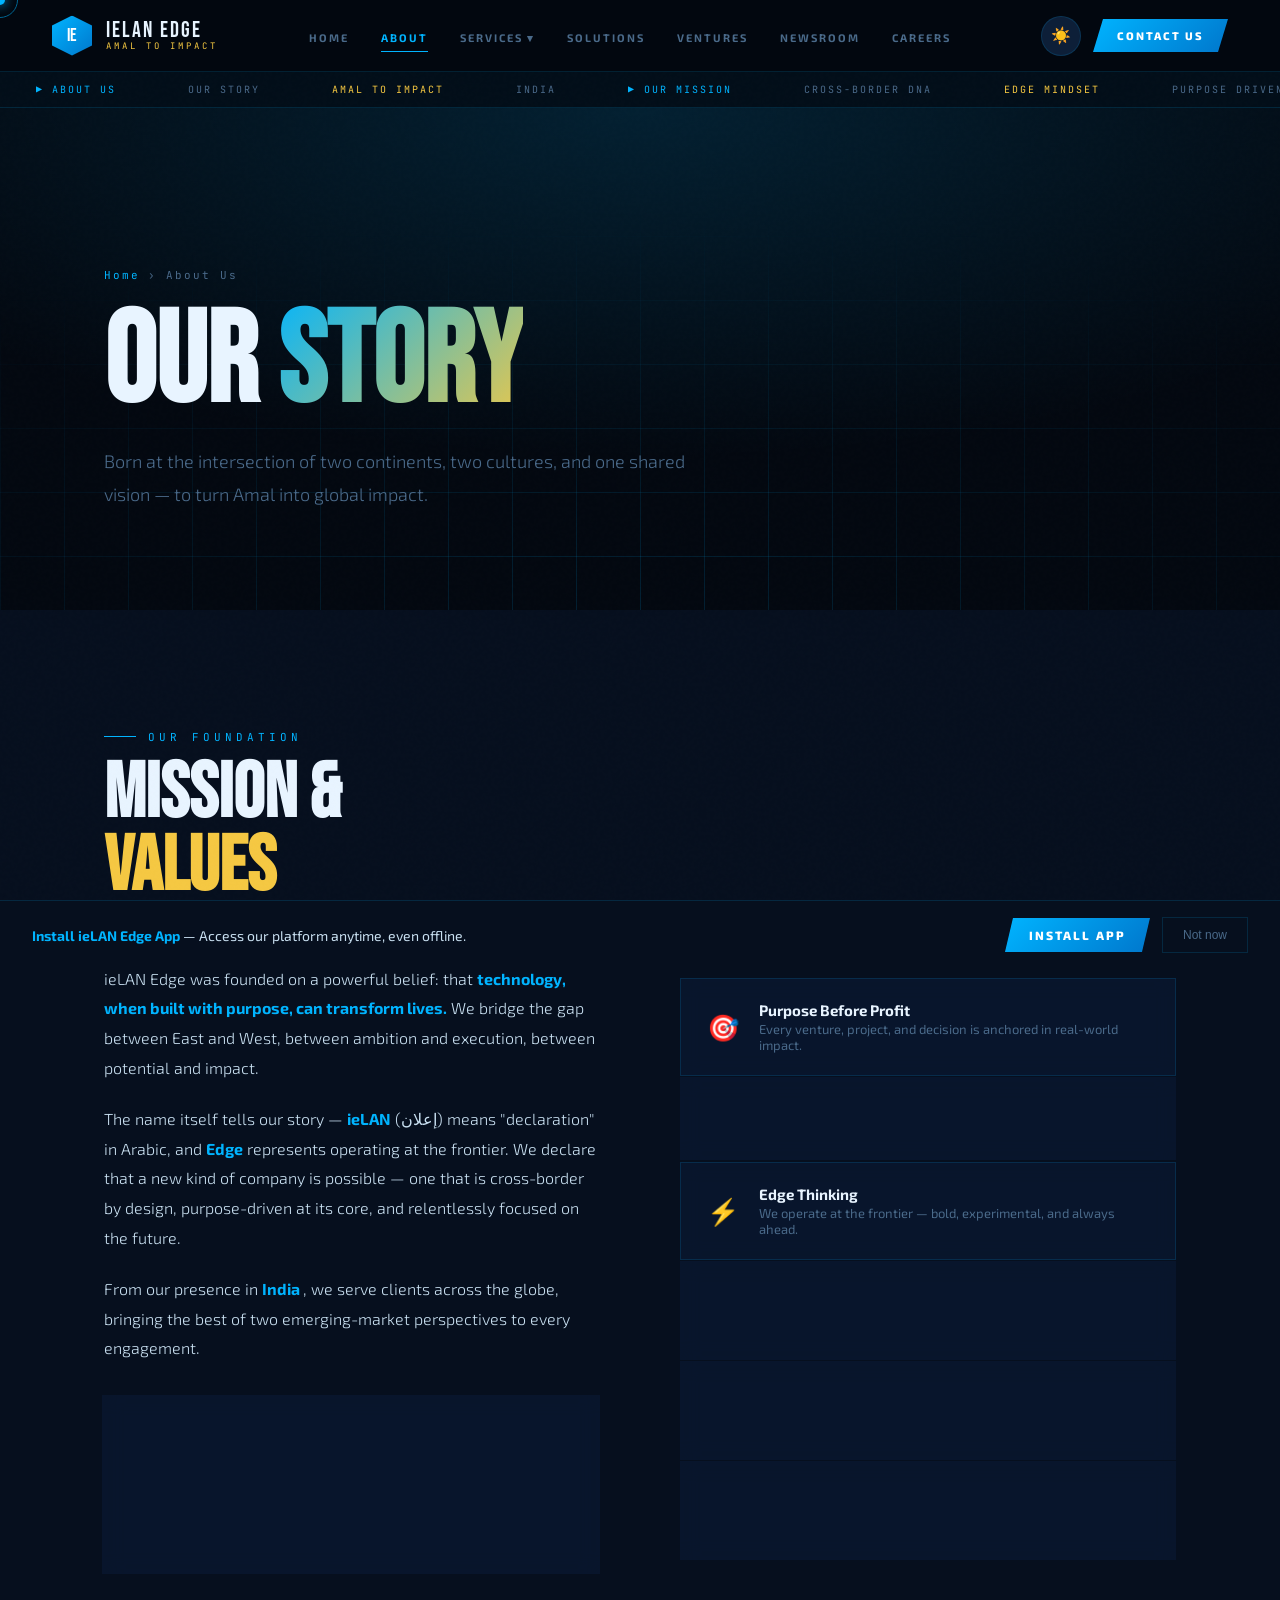
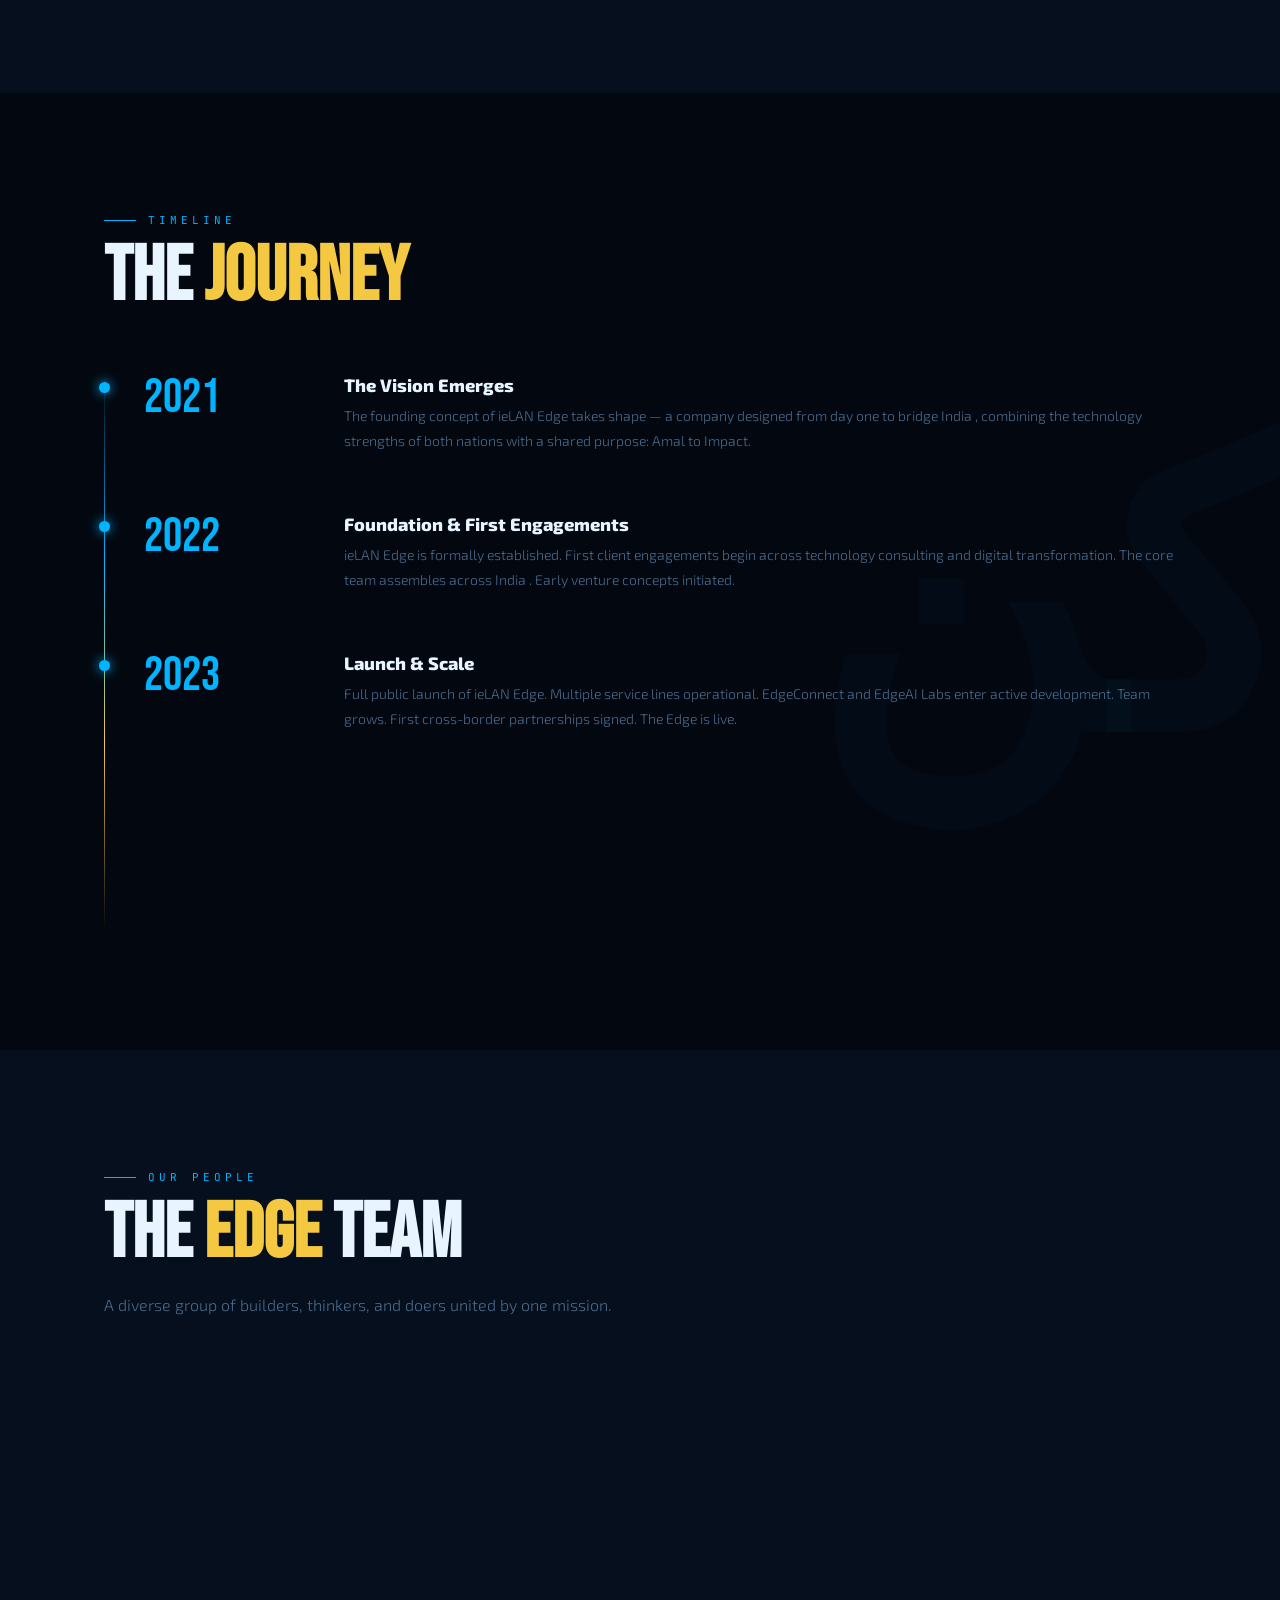
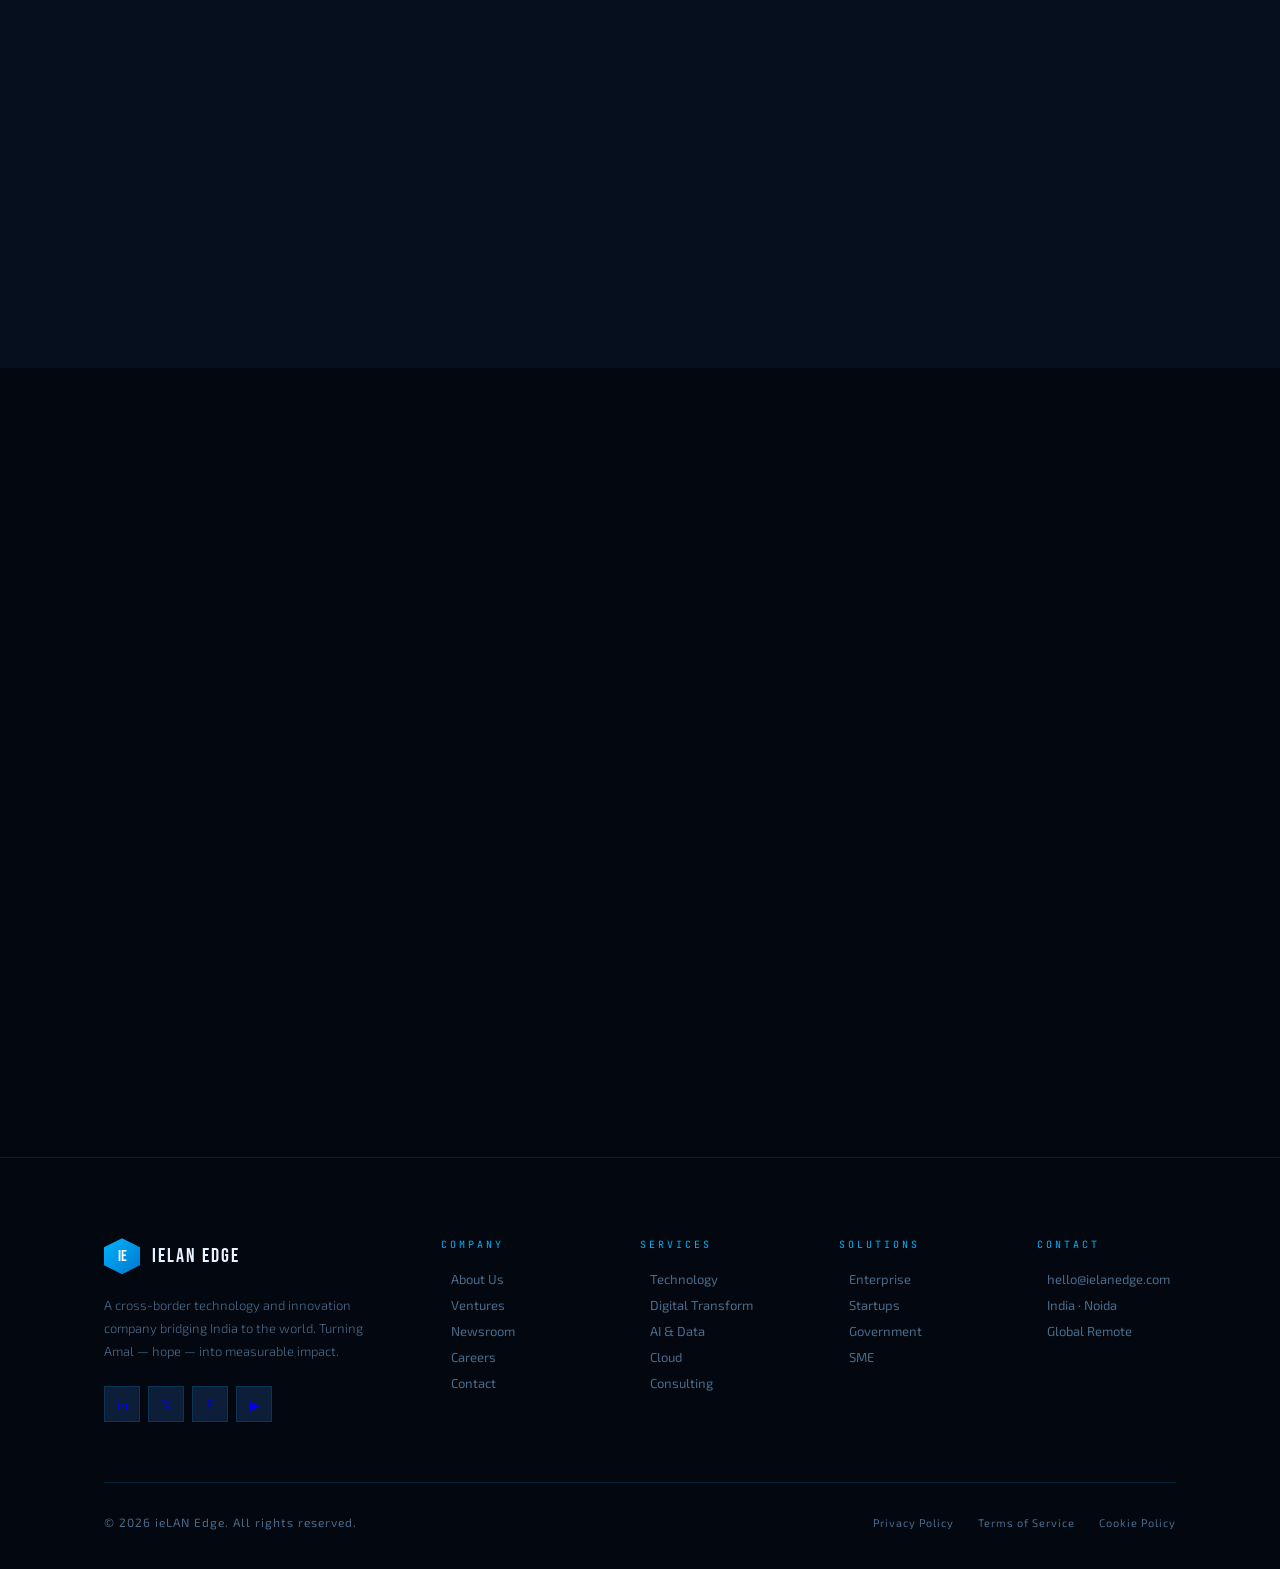
==== pages/about.html @ 6eb14f94 "Company Portal" ====
<!DOCTYPE html>
<html lang="en" data-theme="dark">
<head>
<meta charset="UTF-8"><meta name="viewport" content="width=device-width, initial-scale=1.0">
<title>About Us — ieLAN Edge</title>
<meta name="description" content="Learn about ieLAN Edge — our story, mission, values, and the team behind the vision.">
<meta name="theme-color" content="#00b4ff">
<link rel="manifest" href="../manifest.json">
<link href="https://fonts.googleapis.com/css2?family=Bebas+Neue&family=Exo+2:wght@300;400;600;800;900&family=JetBrains+Mono:wght@400;700&display=swap" rel="stylesheet">
<link rel="stylesheet" href="../assets/css/global.css">
<style>
#mission { padding:120px 52px; background:var(--bg2); }
.mission-grid { display:grid; grid-template-columns:1fr 1fr; gap:80px; align-items:center; margin-top:60px; }
.mission-text p { font-size:16px; line-height:1.85; color:var(--text); margin-bottom:22px; font-weight:300; }
.mission-text p strong { color:var(--blue); font-weight:700; }
.kun-block { display:flex; align-items:center; gap:20px; background:var(--card-bg); border:1px solid var(--border); border-left:3px solid var(--gold); padding:24px 28px; margin-top:32px; backdrop-filter:blur(10px); transition:all 0.3s; }
.kun-block:hover { border-color:rgba(245,200,66,0.4); box-shadow:0 8px 32px rgba(245,200,66,0.1); }
.kun-arabic { font-size:52px; color:var(--gold); line-height:1; font-weight:900; text-shadow:0 0 24px rgba(245,200,66,0.45); }
.kun-text { font-size:14px; color:var(--muted); line-height:1.7; }
.kun-text strong { color:var(--text); display:block; font-size:16px; margin-bottom:6px; font-weight:700; }
.values-list { display:flex; flex-direction:column; gap:2px; }
.value-item { display:flex; align-items:center; gap:20px; background:var(--card-bg); border:1px solid var(--border); padding:22px 26px; transition:all 0.3s; backdrop-filter:blur(10px); position:relative; overflow:hidden; }
.value-item::before { content:''; position:absolute; left:0; top:0; bottom:0; width:3px; background:linear-gradient(to bottom,var(--blue),var(--gold)); transform:scaleY(0); transition:transform 0.3s; }
.value-item:hover { background:rgba(0,180,255,0.05); transform:translateX(6px); }
.value-item:hover::before { transform:scaleY(1); }
.value-icon { font-size:26px; flex-shrink:0; }
.value-title { font-weight:700; color:var(--white); font-size:15px; }
.value-desc { font-size:13px; color:var(--muted); margin-top:2px; }

#story { padding:120px 52px; background:var(--bg); position:relative; overflow:hidden; }
#story::before { content:'كن'; position:absolute; right:-20px; top:50%; transform:translateY(-50%); font-size:400px; color:rgba(0,180,255,0.025); font-weight:900; pointer-events:none; line-height:1; }
.story-timeline { margin-top:60px; position:relative; }
.story-timeline::before { content:''; position:absolute; left:0; top:0; bottom:0; width:1px; background:linear-gradient(to bottom,transparent,var(--blue),var(--gold),transparent); }
.timeline-item { display:grid; grid-template-columns:160px 1fr; gap:40px; padding:0 0 60px 40px; position:relative; }
.timeline-item::before { content:''; position:absolute; left:-5px; top:8px; width:11px; height:11px; background:var(--blue); border-radius:50%; box-shadow:0 0 12px var(--blue); }
.timeline-year { font-family:'Bebas Neue',sans-serif; font-size:48px; color:var(--blue); line-height:1; }
.timeline-title { font-weight:800; color:var(--white); font-size:18px; margin-bottom:8px; }
.timeline-desc { font-size:14px; color:var(--muted); line-height:1.75; font-weight:300; }

#team { padding:120px 52px; background:var(--bg2); }
.team-grid { display:grid; grid-template-columns:repeat(4,1fr); gap:2px; margin-top:60px; }
.team-card { background:var(--card-bg); border:1px solid var(--border); padding:36px 28px; text-align:center; transition:all 0.4s; backdrop-filter:blur(10px); position:relative; overflow:hidden; }
.team-card::before { content:''; position:absolute; top:0; left:0; right:0; height:2px; background:linear-gradient(90deg,var(--blue),var(--gold)); transform:scaleX(0); transition:transform 0.4s; }
.team-card:hover { border-color:rgba(0,180,255,0.3); transform:translateY(-6px); }
.team-card:hover::before { transform:scaleX(1); }
.team-avatar { width:80px; height:80px; background:linear-gradient(135deg,var(--blue),var(--blue2)); border-radius:50%; display:flex; align-items:center; justify-content:center; font-family:'Bebas Neue',sans-serif; font-size:32px; color:#fff; margin:0 auto 20px; position:relative; }
.team-avatar::after { content:''; position:absolute; inset:-4px; border-radius:50%; border:1px solid var(--border); }
.team-name { font-weight:800; color:var(--white); font-size:16px; margin-bottom:4px; }
.team-role { font-family:'JetBrains Mono',monospace; font-size:10px; color:var(--blue); letter-spacing:2px; text-transform:uppercase; margin-bottom:12px; }
.team-bio { font-size:13px; color:var(--muted); line-height:1.6; font-weight:300; }
.team-socials { display:flex; gap:8px; justify-content:center; margin-top:16px; }
.team-social { width:30px; height:30px; border:1px solid var(--border); background:var(--surface); display:flex; align-items:center; justify-content:center; font-size:12px; transition:all 0.3s; text-decoration:none; cursor:none; color:var(--muted); }
.team-social:hover { border-color:var(--blue); color:var(--blue); background:rgba(0,180,255,0.1); }

#presence { padding:120px 52px; background:var(--bg); }
.presence-grid { display:grid; grid-template-columns:repeat(3,1fr); gap:2px; margin-top:60px; }
.presence-card { background:var(--card-bg); border:1px solid var(--border); padding:48px 36px; text-align:center; transition:all 0.4s; backdrop-filter:blur(10px); }
.presence-card:hover { border-color:rgba(0,180,255,0.3); transform:translateY(-6px); }
.presence-flag { font-size:48px; margin-bottom:20px; }
.presence-country { font-family:'Bebas Neue',sans-serif; font-size:32px; color:var(--white); margin-bottom:8px; }
.presence-city { font-family:'JetBrains Mono',monospace; font-size:11px; color:var(--blue); letter-spacing:3px; text-transform:uppercase; margin-bottom:16px; }
.presence-desc { font-size:14px; color:var(--muted); line-height:1.7; font-weight:300; }
.presence-status { display:inline-block; margin-top:16px; padding:4px 12px; font-family:'JetBrains Mono',monospace; font-size:9px; letter-spacing:2px; text-transform:uppercase; }
.status-hq { background:rgba(0,229,160,0.1); border:1px solid rgba(0,229,160,0.3); color:var(--green); }
.status-remote { background:rgba(0,180,255,0.1); border:1px solid rgba(0,180,255,0.3); color:var(--blue); }

@media (max-width:1024px) { .team-grid { grid-template-columns:1fr 1fr; } .presence-grid { grid-template-columns:1fr; } }
@media (max-width:768px) {
  .mission-grid { grid-template-columns:1fr; }
  .timeline-item { grid-template-columns:1fr; gap:8px; }
  .team-grid { grid-template-columns:1fr; }
  #mission,#story,#team,#presence { padding-left:20px; padding-right:20px; }
}
</style>
</head>
<body>
<div id="nav-inject" data-root="../"></div>
<div style="padding-top:72px"></div>
<div class="ticker-wrap">
  <div class="ticker-inner">
    <span class="blue">▶ ABOUT US</span><span>OUR STORY</span><span class="gold">AMAL TO IMPACT</span><span>INDIA </span><span class="blue">▶ OUR MISSION</span><span>CROSS-BORDER DNA</span><span class="gold">EDGE MINDSET</span><span>PURPOSE DRIVEN</span>
    <span class="blue">▶ ABOUT US</span><span>OUR STORY</span><span class="gold">AMAL TO IMPACT</span><span>INDIA </span><span class="blue">▶ OUR MISSION</span><span>CROSS-BORDER DNA</span><span class="gold">EDGE MINDSET</span><span>PURPOSE DRIVEN</span>
  </div>
</div>

<div class="page-hero">
  <div class="page-hero-bg"></div>
  <div class="page-hero-grid"></div>
  <div class="page-hero-content container">
    <div class="page-breadcrumb"><a href="../index.html">Home</a> › About Us</div>
    <h1 class="page-hero-title">OUR <span class="accent">STORY</span></h1>
    <p class="page-hero-desc">Born at the intersection of two continents, two cultures, and one shared vision — to turn Amal into global impact.</p>
  </div>
</div>

<section id="mission">
  <div class="container">
    <div class="section-label reveal">Our Foundation</div>
    <h2 class="section-title reveal">MISSION &<br><span class="gold">VALUES</span></h2>
    <div class="mission-grid">
      <div class="mission-text">
        <p>ieLAN Edge was founded on a powerful belief: that <strong>technology, when built with purpose, can transform lives.</strong> We bridge the gap between East and West, between ambition and execution, between potential and impact.</p>
        <p>The name itself tells our story — <strong>ieLAN</strong> (إعلان) means "declaration" in Arabic, and <strong>Edge</strong> represents operating at the frontier. We declare that a new kind of company is possible — one that is cross-border by design, purpose-driven at its core, and relentlessly focused on the future.</p>
        <p>From our presence in <strong>India </strong>, we serve clients across the globe, bringing the best of two emerging-market perspectives to every engagement.</p>
        <div class="kun-block">
          <div class="kun-arabic">كُن</div>
          <div class="kun-text">
            <strong>Kun Fayakun — "Be, and it is"</strong>
            Our guiding philosophy. When vision meets action and intent meets effort, transformation becomes inevitable. We build companies, solutions, and futures — one purposeful step at a time.
          </div>
        </div>
      </div>
      <div class="values-list">
        <div class="value-item reveal">
          <span class="value-icon">🎯</span>
          <div><div class="value-title">Purpose Before Profit</div><div class="value-desc">Every venture, project, and decision is anchored in real-world impact.</div></div>
        </div>
        <div class="value-item reveal reveal-delay-1">
          <span class="value-icon">🌍</span>
          <div><div class="value-title">Cross-Border by Design</div><div class="value-desc">We operate across cultures, markets, and geographies by default.</div></div>
        </div>
        <div class="value-item reveal reveal-delay-2">
          <span class="value-icon">⚡</span>
          <div><div class="value-title">Edge Thinking</div><div class="value-desc">We operate at the frontier — bold, experimental, and always ahead.</div></div>
        </div>
        <div class="value-item reveal reveal-delay-3">
          <span class="value-icon">🤝</span>
          <div><div class="value-title">Partnership Mindset</div><div class="value-desc">We don't just deliver services — we become true partners in growth.</div></div>
        </div>
        <div class="value-item reveal reveal-delay-4">
          <span class="value-icon">🔓</span>
          <div><div class="value-title">Radical Transparency</div><div class="value-desc">Honest communication, open processes, and accountability at every level.</div></div>
        </div>
        <div class="value-item reveal">
          <span class="value-icon">♾️</span>
          <div><div class="value-title">Continuous Growth</div><div class="value-desc">Learning, adapting, and evolving is non-negotiable — for us and our clients.</div></div>
        </div>
      </div>
    </div>
  </div>
</section>

<section id="story">
  <div class="container" style="position:relative;z-index:2">
    <div class="section-label reveal">Timeline</div>
    <h2 class="section-title reveal">THE <span class="gold">JOURNEY</span></h2>
    <div class="story-timeline">
      <div class="timeline-item reveal">
        <div class="timeline-year">2021</div>
        <div>
          <div class="timeline-title">The Vision Emerges</div>
          <p class="timeline-desc">The founding concept of ieLAN Edge takes shape — a company designed from day one to bridge India , combining the technology strengths of both nations with a shared purpose: Amal to Impact.</p>
        </div>
      </div>
      <div class="timeline-item reveal">
        <div class="timeline-year">2022</div>
        <div>
          <div class="timeline-title">Foundation & First Engagements</div>
          <p class="timeline-desc">ieLAN Edge is formally established. First client engagements begin across technology consulting and digital transformation. The core team assembles across India . Early venture concepts initiated.</p>
        </div>
      </div>
      <div class="timeline-item reveal">
        <div class="timeline-year">2023</div>
        <div>
          <div class="timeline-title">Launch & Scale</div>
          <p class="timeline-desc">Full public launch of ieLAN Edge. Multiple service lines operational. EdgeConnect and EdgeAI Labs enter active development. Team grows. First cross-border partnerships signed. The Edge is live.</p>
        </div>
      </div>
      <div class="timeline-item reveal">
        <div class="timeline-year">2024+</div>
        <div>
          <div class="timeline-title">The Edge Expands</div>
          <p class="timeline-desc">Expansion across MENA, South Asia, and Europe. New ventures launched. AmalEd rolls out its first cohort. ieLAN Edge becomes the definitive cross-border technology and innovation company of its generation.</p>
        </div>
      </div>
    </div>
  </div>
</section>

<section id="team">
  <div class="container">
    <div class="section-label reveal">Our People</div>
    <h2 class="section-title reveal">THE <span class="gold">EDGE</span> TEAM</h2>
    <p class="section-sub reveal">A diverse group of builders, thinkers, and doers united by one mission.</p>
    <div class="team-grid">
      <div class="team-card reveal">
        <div class="team-avatar">AF</div>
        <div class="team-name">Management</div>
        <div class="team-role">Founder & CEO</div>
        <p class="team-bio">Visionary behind ieLAN Edge. Cross-border entrepreneur with deep roots in India , building at the intersection of technology and purpose.</p>
        <div class="team-socials"><a href="#" class="team-social">in</a><a href="#" class="team-social">𝕏</a></div>
      </div>
      <div class="team-card reveal reveal-delay-1">
        <div class="team-avatar" style="background:linear-gradient(135deg,var(--gold),var(--orange))">TE</div>
        <div class="team-name">Technology Team</div>
        <div class="team-role">Engineering & AI</div>
        <p class="team-bio">Our engineering team spans full-stack, AI/ML, cloud, and mobile — building robust, scalable solutions with an obsession for quality.</p>
        <div class="team-socials"><a href="#" class="team-social">⌥</a></div>
      </div>
      <div class="team-card reveal reveal-delay-2">
        <div class="team-avatar" style="background:linear-gradient(135deg,var(--green),var(--blue))">DS</div>
        <div class="team-name">Design Studio</div>
        <div class="team-role">UX & Product Design</div>
        <p class="team-bio">Design thinkers who craft experiences that are not just beautiful, but purposeful — from user research to pixel-perfect delivery.</p>
        <div class="team-socials"><a href="#" class="team-social">in</a></div>
      </div>
      <div class="team-card reveal reveal-delay-3">
        <div class="team-avatar" style="background:linear-gradient(135deg,var(--blue2),var(--blue))">GA</div>
        <div class="team-name">Growth & Advisory</div>
        <div class="team-role">Strategy & Partnerships</div>
        <p class="team-bio">Business strategists, market analysts, and partnership leads who open doors across India, MENA, and global markets.</p>
        <div class="team-socials"><a href="#" class="team-social">in</a><a href="#" class="team-social">𝕏</a></div>
      </div>
    </div>
    <div style="text-align:center;margin-top:48px">
      <a href="careers.html" class="btn-gold reveal">Join the Team →</a>
    </div>
  </div>
</section>

<section id="presence">
  <div class="container">
    <div class="section-label reveal">Global Presence</div>
    <h2 class="section-title reveal">WHERE WE <span class="gold">OPERATE</span></h2>
    <div class="presence-grid">
      <div class="presence-card reveal">
        <div class="presence-flag">🇮🇳</div>
        <div class="presence-country">India</div>
        <div class="presence-city">Noida · UP</div>
        <p class="presence-desc">Our South Asia headquarters. Home to our core technology and product teams, driving innovation at the heart of India's tech ecosystem.</p>
        <div class="presence-status status-hq">Headquarters</div>
      </div>
      <!-- <div class="presence-card reveal reveal-delay-1">
        <div class="presence-flag">🇪🇬</div>
        <div class="presence-country">Egypt</div>
        <div class="presence-city">Cairo · Egypt</div>
        <p class="presence-desc">Our MENA headquarters and gateway to the Arab world. Strategic hub for regional partnerships, consulting, and cross-border operations.</p>
        <div class="presence-status status-hq">Headquarters</div>
      </div> -->
      <div class="presence-card reveal reveal-delay-2">
        <div class="presence-flag">🌐</div>
        <div class="presence-country">Global</div>
        <div class="presence-city">Remote First</div>
        <p class="presence-desc">A distributed global team with contributors and partners across Europe, the Gulf, Southeast Asia, and beyond. The Edge has no borders.</p>
        <div class="presence-status status-remote">Global Remote</div>
      </div>
    </div>
  </div>
</section>

<div id="footer-inject" data-root="../"></div>
<script src="../assets/js/layout.js"></script>
<script src="../assets/js/main.js"></script>
</body>
</html>
---- assets/css/global.css ----
@import url('https://fonts.googleapis.com/css2?family=Bebas+Neue&family=Exo+2:ital,wght@0,300;0,400;0,600;0,800;0,900;1,300&family=JetBrains+Mono:wght@400;700&display=swap');

:root {
  --bg: #030810; --bg2: #060f1e; --bg3: #0a1628;
  --surface: #0d1f38; --border: rgba(0,180,255,0.15);
  --blue: #00b4ff; --blue2: #0077cc;
  --gold: #f5c842; --orange: #ff7b00;
  --white: #e8f4ff; --muted: #4a6a8a; --text: #c8dff0;
  --hero-glow: rgba(0,180,255,0.14);
  --card-bg: rgba(10,25,50,0.7); --nav-bg: rgba(3,8,16,0.93);
  --red: #ff4060; --green: #00e5a0;
}
[data-theme="light"] {
  --bg:#eef4fb; --bg2:#e2edf8; --bg3:#d4e6f4;
  --surface:#ffffff; --border:rgba(0,100,200,0.15);
  --blue:#0077cc; --blue2:#005599; --gold:#c8900a; --orange:#e06000;
  --white:#0a1628; --muted:#5a7a9a; --text:#1a3050;
  --hero-glow:rgba(0,100,200,0.07);
  --card-bg:rgba(255,255,255,0.85); --nav-bg:rgba(238,244,251,0.96);
}

*, *::before, *::after { margin:0; padding:0; box-sizing:border-box; cursor: none !important; }
html { scroll-behavior:smooth; font-size:16px; }
body { background:var(--bg); color:var(--text); font-family:'Exo 2',sans-serif; overflow-x:hidden; min-height:100vh; }

/* Noise overlay */
body::before { content:''; position:fixed; inset:0; background-image:url("data:image/svg+xml,%3Csvg viewBox='0 0 256 256' xmlns='http://www.w3.org/2000/svg'%3E%3Cfilter id='n'%3E%3CfeTurbulence type='fractalNoise' baseFrequency='0.9' numOctaves='4' stitchTiles='stitch'/%3E%3C/filter%3E%3Crect width='100%25' height='100%25' filter='url(%23n)' opacity='0.03'/%3E%3C/svg%3E"); pointer-events:none; z-index:1; opacity:0.4; }

/* === CUSTOM CURSOR === */
.cursor {
  width: 10px; height: 10px;
  background: var(--blue);
  border-radius: 50%;
  position: fixed;
  top: 0; left: 0;
  pointer-events: none;
  z-index: 9999;
  box-shadow: 0 0 12px var(--blue);
  will-change: transform;
  /* offset so the dot centre is at the pointer tip */
  margin-left: -5px; margin-top: -5px;
  transition: background 0.15s, box-shadow 0.15s, width 0.15s, height 0.15s;
}
.cursor-ring {
  width: 36px; height: 36px;
  border: 1.5px solid var(--blue);
  border-radius: 50%;
  position: fixed;
  top: 0; left: 0;
  pointer-events: none;
  z-index: 9998;
  opacity: 0.55;
  will-change: transform;
  /* offset so the ring centre is at the pointer */
  margin-left: -18px; margin-top: -18px;
  transition: border-color 0.3s, opacity 0.3s;
}
/* Hover state */
.cursor.active {
  width: 14px; height: 14px;
  margin-left: -7px; margin-top: -7px;
  background: var(--gold);
  box-shadow: 0 0 16px var(--gold);
}
.cursor-ring.active {
  border-color: var(--gold);
  opacity: 0.8;
  transform: scale(1.4) !important;
}

/* === NAV === */
nav {
  position:fixed; top:0; left:0; right:0; z-index:200;
  background:var(--nav-bg); backdrop-filter:blur(24px);
  border-bottom:1px solid var(--border);
  height:72px; display:flex; align-items:center; justify-content:space-between;
  padding:0 52px; transition:height 0.3s;
}
nav.scrolled { height:60px; }
.nav-logo { display:flex; align-items:center; gap:14px; text-decoration:none; }
.nav-logo-mark {
  width:40px; height:40px;
  background:linear-gradient(135deg,var(--blue),var(--blue2));
  clip-path:polygon(50% 0%,100% 25%,100% 75%,50% 100%,0% 75%,0% 25%);
  display:flex; align-items:center; justify-content:center;
  font-family:'Bebas Neue',sans-serif; font-size:18px; color:#fff;
  box-shadow:0 0 20px rgba(0,180,255,0.4);
  flex-shrink:0;
}
.nav-logo-text { display:flex; flex-direction:column; line-height:1; }
.nav-logo-name { font-family:'Bebas Neue',sans-serif; font-size:22px; color:var(--white); letter-spacing:2px; }
.nav-logo-tag { font-family:'JetBrains Mono',monospace; font-size:9px; color:var(--gold); letter-spacing:3px; text-transform:uppercase; }

.nav-links { display:flex; gap:4px; list-style:none; }
.nav-links a {
  color:var(--muted); text-decoration:none;
  font-size:11px; font-weight:700; letter-spacing:2px; text-transform:uppercase;
  transition:color 0.3s; position:relative; padding:8px 14px;
}
.nav-links a::after { content:''; position:absolute; bottom:0; left:14px; right:14px; height:1px; background:var(--blue); transform:scaleX(0); transition:transform 0.3s; }
.nav-links a:hover, .nav-links a.active { color:var(--blue); }
.nav-links a:hover::after, .nav-links a.active::after { transform:scaleX(1); }

/* Dropdown */
.nav-dropdown { position:relative; }
.nav-dropdown-menu {
  position:absolute; top:calc(100% + 8px); left:0;
  background:var(--nav-bg); border:1px solid var(--border);
  backdrop-filter:blur(24px); min-width:220px;
  opacity:0; visibility:hidden; transform:translateY(-8px);
  transition:all 0.3s; z-index:300;
}
.nav-dropdown:hover .nav-dropdown-menu { opacity:1; visibility:visible; transform:translateY(0); }
.nav-dropdown-menu a { display:block; padding:12px 20px; border-bottom:1px solid var(--border); font-size:11px; color:var(--muted); letter-spacing:1.5px; text-transform:uppercase; transition:all 0.2s; }
.nav-dropdown-menu a:last-child { border-bottom:none; }
.nav-dropdown-menu a:hover { color:var(--blue); background:rgba(0,180,255,0.05); padding-left:28px; }

.nav-right { display:flex; align-items:center; gap:12px; }
.theme-toggle { background:var(--surface); border:1px solid var(--border); color:var(--text); width:40px; height:40px; border-radius:50%; cursor:none; font-size:16px; display:flex; align-items:center; justify-content:center; transition:all 0.3s; }
.theme-toggle:hover { background:var(--blue); color:#fff; border-color:var(--blue); }

.btn-nav { background:linear-gradient(135deg,var(--blue),var(--blue2)); color:#fff; border:none; padding:10px 24px; font-family:'Exo 2',sans-serif; font-size:11px; font-weight:800; letter-spacing:2px; text-transform:uppercase; cursor:none; transition:all 0.3s; text-decoration:none; clip-path:polygon(10px 0%,100% 0%,calc(100% - 10px) 100%,0% 100%); }
.btn-nav:hover { box-shadow:0 0 28px rgba(0,180,255,0.5); transform:translateY(-2px); }

/* Hamburger */
.nav-hamburger { display:none; flex-direction:column; gap:5px; cursor:none; background:none; border:none; padding:8px; }
.nav-hamburger span { width:24px; height:2px; background:var(--text); transition:all 0.3s; display:block; }
.nav-hamburger.open span:nth-child(1) { transform:rotate(45deg) translate(5px,5px); }
.nav-hamburger.open span:nth-child(2) { opacity:0; }
.nav-hamburger.open span:nth-child(3) { transform:rotate(-45deg) translate(5px,-5px); }

/* Mobile nav */
.mobile-nav { display:none; position:fixed; top:72px; left:0; right:0; bottom:0; background:var(--nav-bg); backdrop-filter:blur(24px); z-index:199; flex-direction:column; padding:40px 32px; gap:2px; overflow-y:auto; }
.mobile-nav.open { display:flex; }
.mobile-nav a { display:block; padding:18px 20px; color:var(--text); text-decoration:none; font-size:14px; font-weight:700; letter-spacing:2px; text-transform:uppercase; border-bottom:1px solid var(--border); transition:all 0.2s; }
.mobile-nav a:hover { color:var(--blue); padding-left:30px; }

/* === TICKER === */
.ticker-wrap { overflow:hidden; background:rgba(0,180,255,0.04); border-bottom:1px solid var(--border); height:36px; display:flex; align-items:center; position:relative; z-index:2; }
.ticker-inner { display:flex; animation:ticker 40s linear infinite; white-space:nowrap; }
.ticker-inner span { font-family:'JetBrains Mono',monospace; font-size:10px; color:var(--muted); letter-spacing:2px; padding:0 36px; }
.ticker-inner span.gold { color:var(--gold); }
.ticker-inner span.blue { color:var(--blue); }
@keyframes ticker { from{transform:translateX(0)} to{transform:translateX(-50%)} }

/* === SECTION BASES === */
section { position:relative; overflow:hidden; }
.section-label { font-family:'JetBrains Mono',monospace; font-size:11px; color:var(--blue); letter-spacing:4px; text-transform:uppercase; margin-bottom:14px; display:flex; align-items:center; gap:12px; }
.section-label::before { content:''; width:32px; height:1px; background:var(--blue); }
.section-title { font-family:'Bebas Neue',sans-serif; font-size:clamp(40px,6vw,80px); color:var(--white); line-height:0.95; margin-bottom:20px; }
.section-title .gold { color:var(--gold); }
.section-title .blue { color:var(--blue); }
.section-sub { font-size:16px; color:var(--muted); line-height:1.8; max-width:600px; font-weight:300; }
.container { max-width:1360px; margin:0 auto; padding:0 52px; }

/* === PAGE HERO (inner pages) === */
.page-hero { padding:160px 52px 100px; background:var(--bg); position:relative; }
.page-hero-bg { position:absolute; inset:0; background:radial-gradient(ellipse 70% 70% at 50% 0%,var(--hero-glow),transparent); }
.page-hero-grid { position:absolute; inset:0; background-image:linear-gradient(var(--border) 1px,transparent 1px),linear-gradient(90deg,var(--border) 1px,transparent 1px); background-size:64px 64px; mask-image:radial-gradient(ellipse 80% 80% at 50% 100%,black,transparent); }
.page-hero-content { position:relative; z-index:2; }
.page-breadcrumb { font-family:'JetBrains Mono',monospace; font-size:11px; color:var(--muted); letter-spacing:2px; margin-bottom:24px; display:flex; align-items:center; gap:8px; }
.page-breadcrumb a { color:var(--blue); text-decoration:none; }
.page-breadcrumb a:hover { text-decoration:underline; }
.page-hero-title { font-family:'Bebas Neue',sans-serif; font-size:clamp(60px,10vw,130px); color:var(--white); line-height:0.9; }
.page-hero-title .accent { background:linear-gradient(135deg,var(--blue),var(--gold)); -webkit-background-clip:text; -webkit-text-fill-color:transparent; background-clip:text; }
.page-hero-desc { font-size:18px; color:var(--muted); max-width:600px; line-height:1.8; margin-top:24px; font-weight:300; }

/* === BUTTONS === */
.btn-primary { background:linear-gradient(135deg,var(--blue),var(--blue2)); color:#fff; border:none; padding:16px 36px; font-family:'Exo 2',sans-serif; font-size:13px; font-weight:800; letter-spacing:3px; text-transform:uppercase; cursor:none; transition:all 0.3s; text-decoration:none; clip-path:polygon(12px 0%,100% 0%,calc(100% - 12px) 100%,0% 100%); display:inline-flex; align-items:center; gap:10px; }
.btn-primary:hover { box-shadow:0 0 40px rgba(0,180,255,0.5),0 8px 30px rgba(0,100,200,0.3); transform:translateY(-2px); }
.btn-secondary { background:transparent; color:var(--text); border:1px solid var(--border); padding:16px 36px; font-family:'Exo 2',sans-serif; font-size:13px; font-weight:700; letter-spacing:3px; text-transform:uppercase; cursor:none; transition:all 0.3s; text-decoration:none; clip-path:polygon(12px 0%,100% 0%,calc(100% - 12px) 100%,0% 100%); display:inline-flex; align-items:center; gap:10px; }
.btn-secondary:hover { background:rgba(0,180,255,0.08); border-color:var(--blue); color:var(--blue); }
.btn-gold { background:linear-gradient(135deg,var(--gold),var(--orange)); color:#000; border:none; padding:16px 36px; font-family:'Exo 2',sans-serif; font-size:13px; font-weight:800; letter-spacing:3px; text-transform:uppercase; cursor:none; transition:all 0.3s; text-decoration:none; clip-path:polygon(12px 0%,100% 0%,calc(100% - 12px) 100%,0% 100%); display:inline-flex; align-items:center; gap:10px; }
.btn-gold:hover { box-shadow:0 0 40px rgba(245,200,66,0.5); transform:translateY(-2px); }

/* === CARDS === */
.card { background:var(--card-bg); border:1px solid var(--border); backdrop-filter:blur(10px); transition:all 0.4s; }
.card:hover { border-color:rgba(0,180,255,0.3); transform:translateY(-4px); box-shadow:0 20px 50px rgba(0,0,0,0.3); }

/* === BADGE === */
.badge { display:inline-flex; align-items:center; gap:8px; background:rgba(0,180,255,0.08); border:1px solid rgba(0,180,255,0.2); padding:6px 16px; border-radius:2px; font-family:'JetBrains Mono',monospace; font-size:11px; color:var(--blue); letter-spacing:2px; }
.badge.gold { background:rgba(245,200,66,0.08); border-color:rgba(245,200,66,0.2); color:var(--gold); }
.badge.green { background:rgba(0,229,160,0.08); border-color:rgba(0,229,160,0.2); color:var(--green); }

/* === REVEAL ANIMATIONS === */
.reveal { opacity:0; transform:translateY(28px); transition:opacity 0.7s ease,transform 0.7s ease; }
.reveal.visible { opacity:1; transform:translateY(0); }
.reveal-left { opacity:0; transform:translateX(-30px); transition:opacity 0.7s ease,transform 0.7s ease; }
.reveal-left.visible { opacity:1; transform:translateX(0); }
.reveal-right { opacity:0; transform:translateX(30px); transition:opacity 0.7s ease,transform 0.7s ease; }
.reveal-right.visible { opacity:1; transform:translateX(0); }
.reveal-delay-1 { transition-delay:0.1s; }
.reveal-delay-2 { transition-delay:0.2s; }
.reveal-delay-3 { transition-delay:0.3s; }
.reveal-delay-4 { transition-delay:0.4s; }

/* === STATS ROW === */
.stats-row { display:flex; border-top:1px solid var(--border); border-bottom:1px solid var(--border); background:rgba(3,8,16,0.4); backdrop-filter:blur(12px); }
.stat-block { flex:1; display:flex; flex-direction:column; align-items:center; justify-content:center; border-right:1px solid var(--border); padding:28px 20px; gap:4px; transition:background 0.3s; }
.stat-block:last-child { border-right:none; }
.stat-block:hover { background:rgba(0,180,255,0.05); }
.stat-num { font-family:'Bebas Neue',sans-serif; font-size:36px; color:var(--blue); line-height:1; }
.stat-num.gold { color:var(--gold); }
.stat-label { font-size:10px; letter-spacing:2px; text-transform:uppercase; color:var(--muted); text-align:center; }

/* === FOOTER === */
footer { background:var(--bg); border-top:1px solid var(--border); padding:80px 52px 40px; position:relative; z-index:10; }
.footer-grid { display:grid; grid-template-columns:2fr 1fr 1fr 1fr 1fr; gap:60px; margin-bottom:60px; }
.footer-brand {}
.footer-logo-wrap { display:flex; align-items:center; gap:12px; margin-bottom:20px; text-decoration:none; }
.footer-logo-mark { width:36px; height:36px; background:linear-gradient(135deg,var(--blue),var(--blue2)); clip-path:polygon(50% 0%,100% 25%,100% 75%,50% 100%,0% 75%,0% 25%); display:flex; align-items:center; justify-content:center; font-family:'Bebas Neue',sans-serif; font-size:16px; color:#fff; box-shadow:0 0 16px rgba(0,180,255,0.4); }
.footer-logo-name { font-family:'Bebas Neue',sans-serif; font-size:20px; color:var(--white); letter-spacing:2px; }
.footer-desc { font-size:13px; color:var(--muted); line-height:1.75; margin-bottom:24px; font-weight:300; max-width:280px; }
.footer-socials { display:flex; gap:8px; }
.social-btn { width:36px; height:36px; border:1px solid var(--border); background:var(--surface); display:flex; align-items:center; justify-content:center; font-size:14px; transition:all 0.3s; text-decoration:none; cursor:none; }
.social-btn:hover { border-color:var(--blue); background:rgba(0,180,255,0.1); transform:translateY(-2px); }
.footer-col-title { font-family:'JetBrains Mono',monospace; font-size:10px; color:var(--blue); letter-spacing:3px; text-transform:uppercase; margin-bottom:20px; }
.footer-col-links { list-style:none; display:flex; flex-direction:column; gap:10px; }
.footer-col-links a { color:var(--muted); text-decoration:none; font-size:13px; transition:all 0.2s; display:flex; align-items:center; gap:6px; }
.footer-col-links a::before { content:'›'; color:var(--blue); opacity:0; transition:opacity 0.2s,transform 0.2s; transform:translateX(-4px); }
.footer-col-links a:hover { color:var(--text); padding-left:8px; }
.footer-col-links a:hover::before { opacity:1; transform:translateX(0); }
.footer-bottom { display:flex; align-items:center; justify-content:space-between; padding-top:32px; border-top:1px solid var(--border); }
.footer-copy { font-size:12px; color:var(--muted); letter-spacing:1px; }
.footer-copy .gold { color:var(--gold); }
.footer-legal { display:flex; gap:24px; }
.footer-legal a { font-size:11px; color:var(--muted); text-decoration:none; letter-spacing:1px; transition:color 0.2s; }
.footer-legal a:hover { color:var(--blue); }

/* === BACK TO TOP === */
.back-to-top { position:fixed; bottom:32px; right:32px; width:48px; height:48px; background:var(--blue); color:#fff; border:none; cursor:none; display:flex; align-items:center; justify-content:center; font-size:20px; z-index:100; clip-path:polygon(6px 0%,100% 0%,calc(100% - 6px) 100%,0% 100%); opacity:0; transform:translateY(20px); transition:all 0.3s; box-shadow:0 0 20px rgba(0,180,255,0.4); }
.back-to-top.visible { opacity:1; transform:translateY(0); }
.back-to-top:hover { background:var(--gold); box-shadow:0 0 20px rgba(245,200,66,0.4); }

/* === LOADING SCREEN === */
.loader { position:fixed; inset:0; background:var(--bg); z-index:9999; display:flex; flex-direction:column; align-items:center; justify-content:center; transition:opacity 0.6s, visibility 0.6s; }
.loader.hidden { opacity:0; visibility:hidden; }
.loader-logo { font-family:'Bebas Neue',sans-serif; font-size:72px; color:var(--blue); letter-spacing:4px; animation:loaderPulse 1s ease-in-out infinite; }
.loader-tag { font-family:'JetBrains Mono',monospace; font-size:12px; color:var(--gold); letter-spacing:6px; margin-top:8px; }
.loader-bar { width:200px; height:2px; background:var(--border); margin-top:32px; overflow:hidden; }
.loader-bar-fill { height:100%; background:linear-gradient(90deg,var(--blue),var(--gold)); animation:loaderFill 1.5s ease forwards; }
@keyframes loaderPulse { 0%,100%{opacity:1;} 50%{opacity:0.4;} }
@keyframes loaderFill { from{width:0%} to{width:100%} }

/* === PWA INSTALL BANNER === */
.install-banner { position:fixed; bottom:0; left:0; right:0; z-index:500; background:var(--bg2); border-top:1px solid var(--border); backdrop-filter:blur(20px); padding:16px 32px; display:flex; align-items:center; justify-content:space-between; transform:translateY(100%); transition:transform 0.5s; gap:16px; }
.install-banner.show { transform:translateY(0); }
.install-banner-text { font-size:14px; color:var(--text); }
.install-banner-text strong { color:var(--blue); }
.install-banner-actions { display:flex; gap:12px; align-items:center; }
.btn-install { background:linear-gradient(135deg,var(--blue),var(--blue2)); color:#fff; border:none; padding:10px 24px; font-family:'Exo 2',sans-serif; font-size:12px; font-weight:800; letter-spacing:2px; text-transform:uppercase; cursor:none; transition:all 0.3s; clip-path:polygon(8px 0%,100% 0%,calc(100% - 8px) 100%,0% 100%); }
.btn-dismiss { background:none; border:1px solid var(--border); color:var(--muted); padding:10px 20px; font-size:12px; cursor:none; transition:all 0.2s; }
.btn-dismiss:hover { border-color:var(--blue); color:var(--text); }

/* === FORM STYLES === */
.form-group { margin-bottom:20px; }
.form-group label { display:block; font-size:11px; color:var(--muted); letter-spacing:2px; text-transform:uppercase; margin-bottom:8px; font-family:'JetBrains Mono',monospace; }
.form-group input, .form-group select, .form-group textarea { width:100%; background:var(--surface); border:1px solid var(--border); color:var(--white); padding:14px 18px; font-family:'Exo 2',sans-serif; font-size:14px; transition:all 0.3s; outline:none; appearance:none; }
.form-group input:focus, .form-group select:focus, .form-group textarea:focus { border-color:var(--blue); box-shadow:0 0 0 3px rgba(0,180,255,0.1); }
.form-group textarea { resize:vertical; min-height:120px; }
.form-group select option { background:var(--bg2); }
.form-row { display:grid; grid-template-columns:1fr 1fr; gap:16px; }

/* === TAG / CHIP === */
.tag { display:inline-flex; align-items:center; padding:4px 12px; background:rgba(0,180,255,0.1); border:1px solid rgba(0,180,255,0.2); color:var(--blue); font-size:11px; font-family:'JetBrains Mono',monospace; letter-spacing:1px; }
.tag.gold { background:rgba(245,200,66,0.1); border-color:rgba(245,200,66,0.2); color:var(--gold); }
.tag.green { background:rgba(0,229,160,0.1); border-color:rgba(0,229,160,0.2); color:var(--green); }

/* === RESPONSIVE === */
@media (max-width:1024px) { .container { padding:0 32px; } nav { padding:0 32px; } }
@media (max-width:768px) {
  .nav-links, .nav-right .btn-nav { display:none; }
  .nav-hamburger { display:flex; }
  .container { padding:0 20px; }
  nav { padding:0 20px; }
  .footer-grid { grid-template-columns:1fr 1fr; gap:32px; }
  .footer-bottom { flex-direction:column; gap:16px; text-align:center; }
  .form-row { grid-template-columns:1fr; }
  .page-hero { padding:120px 20px 60px; }
}
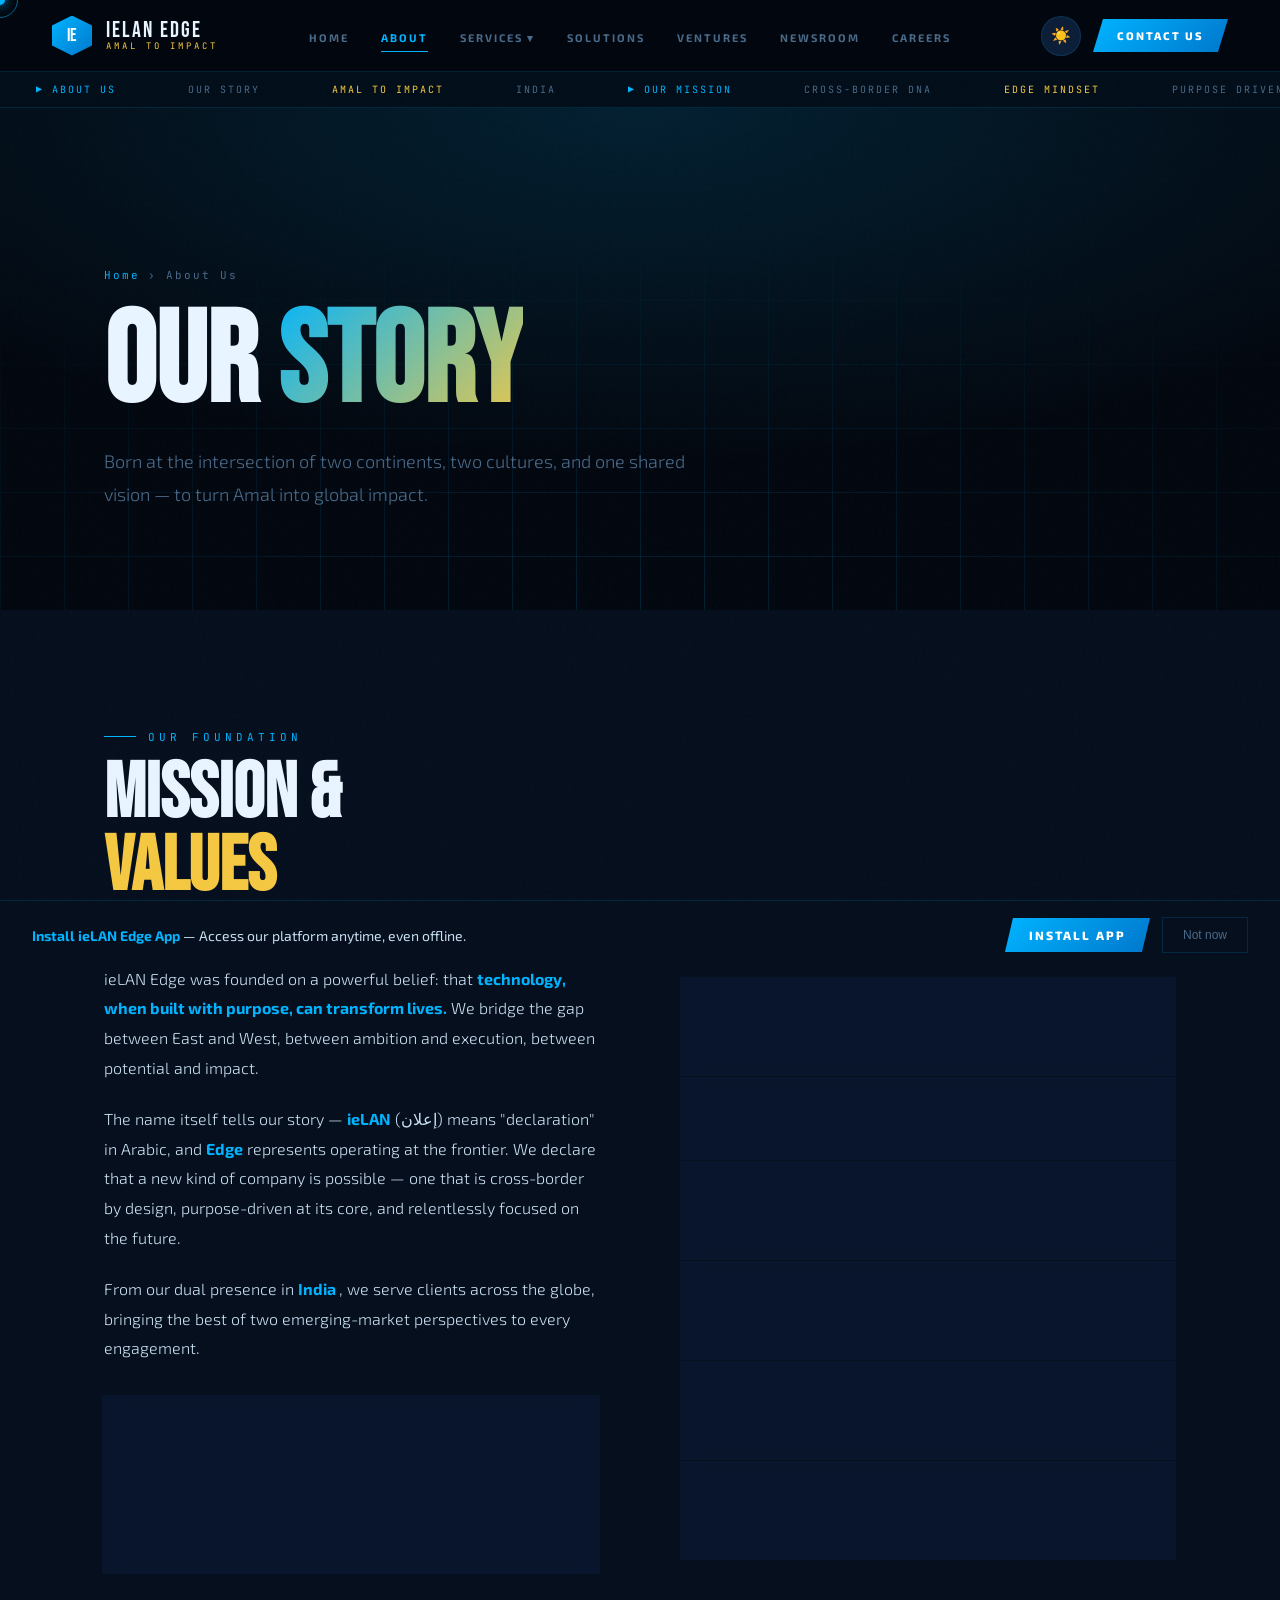
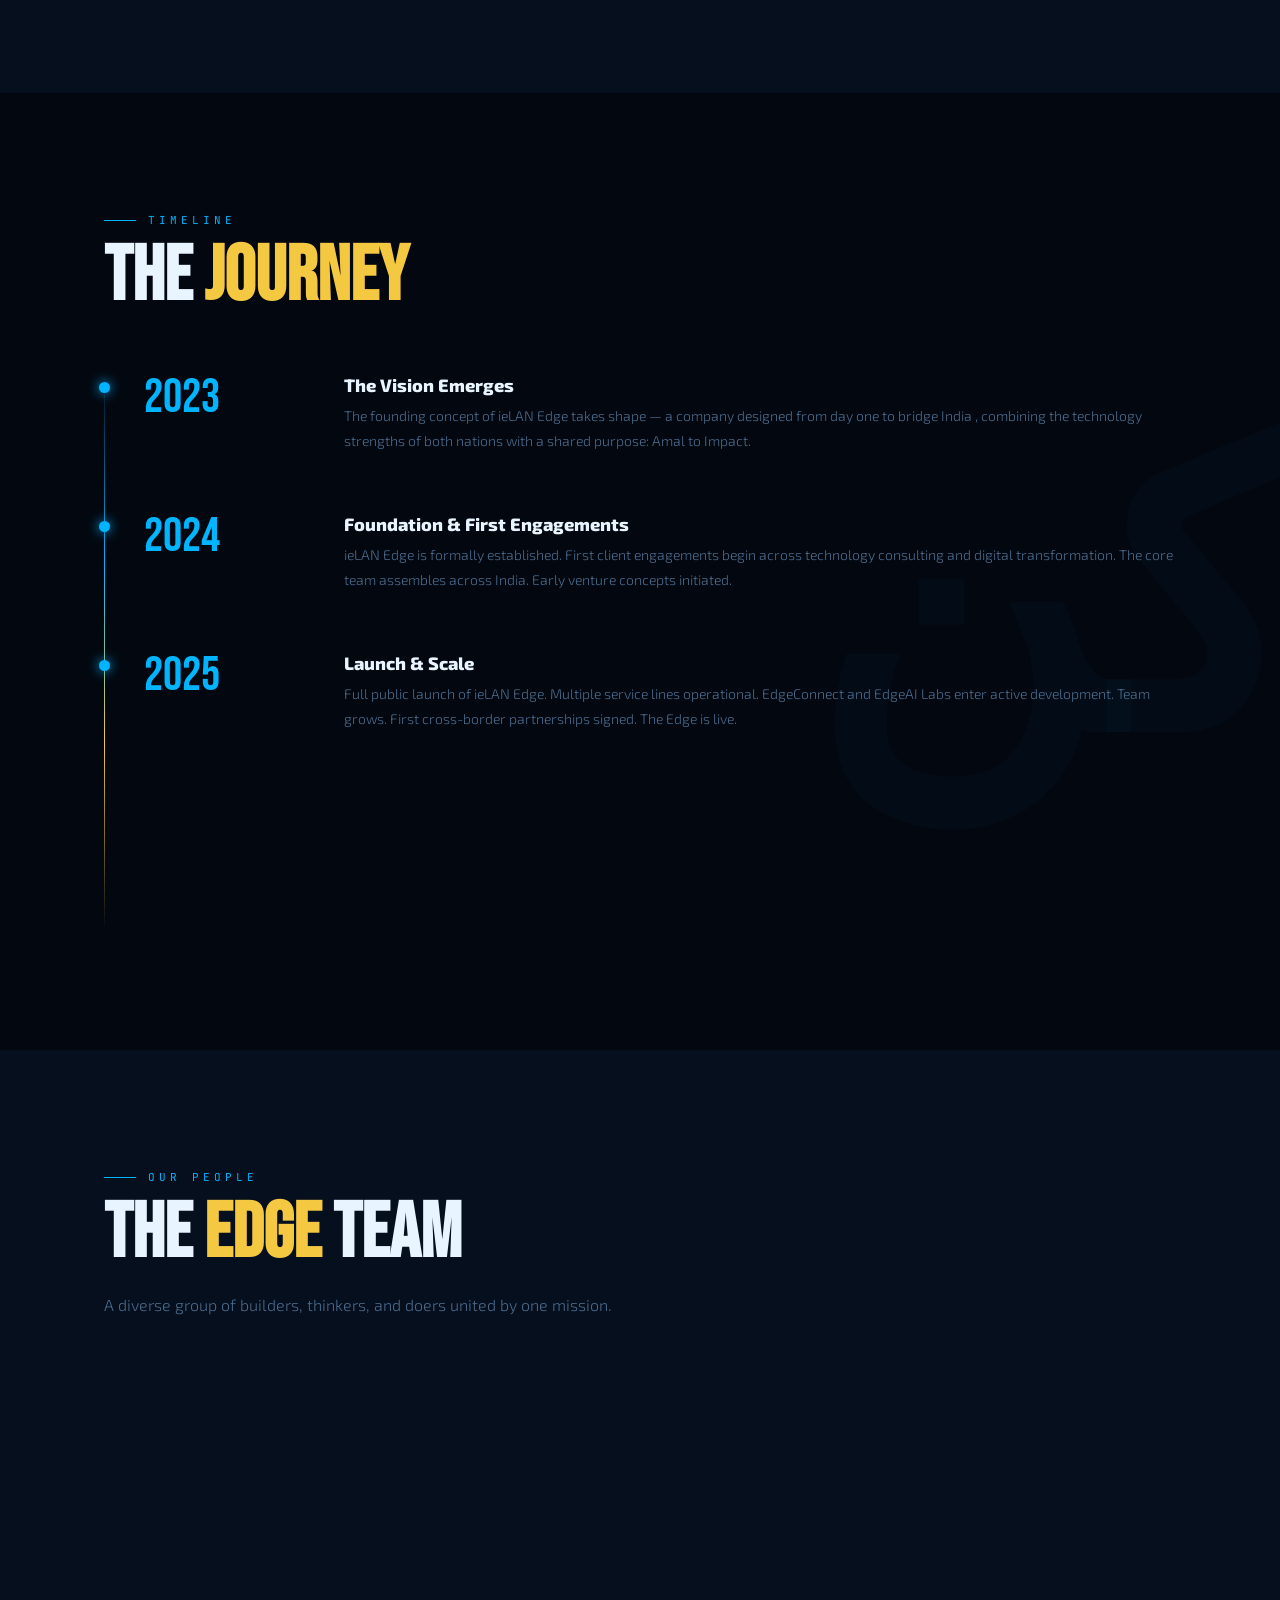
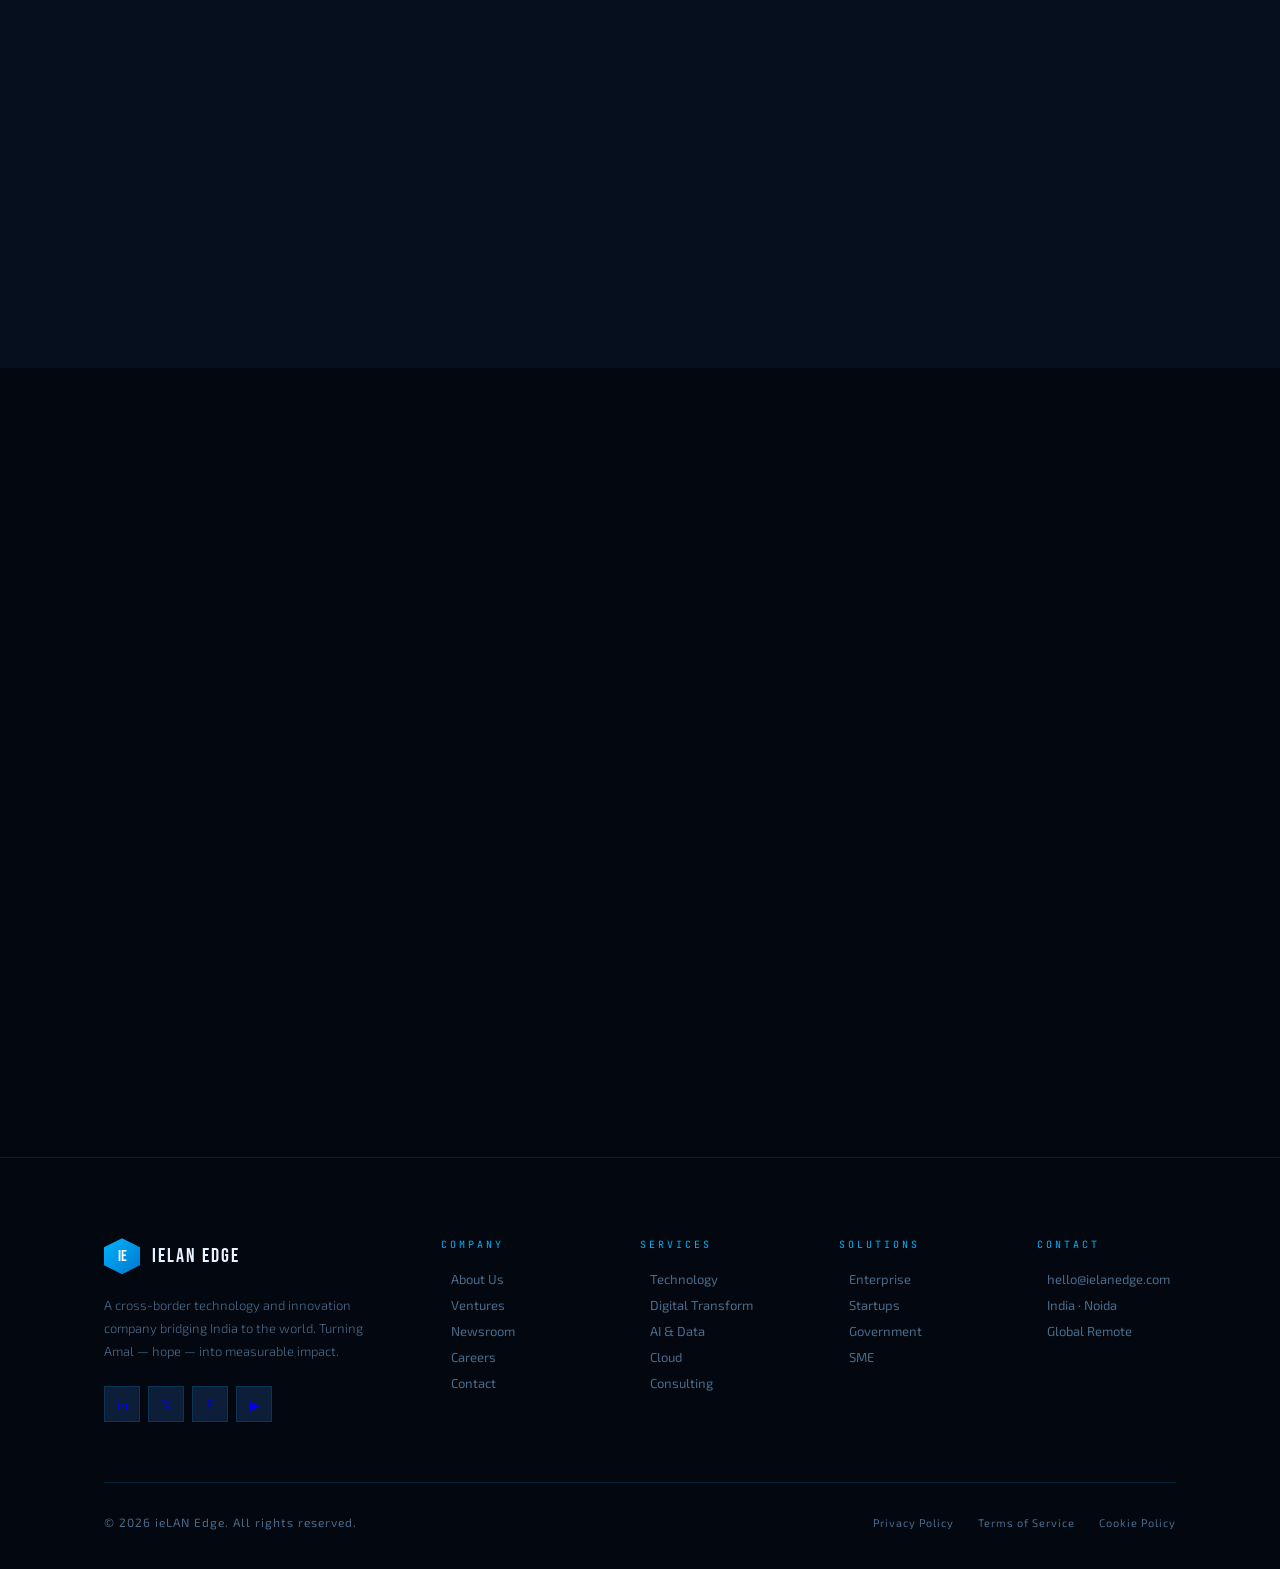
==== commit 0c55331f: "Company Website" ====
--- a/pages/about.html
+++ b/pages/about.html
@@ -2,10 +2,61 @@
 <html lang="en" data-theme="dark">
 <head>
 <meta charset="UTF-8"><meta name="viewport" content="width=device-width, initial-scale=1.0">
-<title>About Us — ieLAN Edge</title>
-<meta name="description" content="Learn about ieLAN Edge — our story, mission, values, and the team behind the vision.">
-<meta name="theme-color" content="#00b4ff">
-<link rel="manifest" href="../manifest.json">
+<!-- ═══ PRIMARY SEO ═══ -->
+<title>About ieLAN Edge — Our Story, Mission & Team | Cross-Border Tech Company India</title>
+<meta name="description" content="Learn about ieLAN Edge — a cross-border technology company founded in India . Discover our mission, values, team, and the story behind Amal to Impact.">
+<meta name="keywords" content="about ieLAN Edge, ieLAN Edge company, ieLAN Edge story, cross-border tech company India, technology company India. Management ieLAN, ieLAN Edge team, ieLAN Edge mission, Amal to Impact meaning">
+<meta name="author" content="ieLAN Edge">
+<meta name="robots" content="index, follow, max-snippet:-1, max-image-preview:large, max-video-preview:-1">
+<link rel="canonical" href="https://ielanedge.github.io/pages/about.html">
+
+<!-- ═══ OPEN GRAPH ═══ -->
+<meta property="og:type" content="website">
+<meta property="og:url" content="https://ielanedge.github.io/pages/about.html">
+<meta property="og:title" content="About ieLAN Edge — Our Story, Mission & Team | Cross-Border Tech Company India">
+<meta property="og:description" content="Learn about ieLAN Edge — a cross-border technology company founded in India . Discover our mission, values, team, and the story behind Amal to Impact.">
+<meta property="og:image" content="https://ielanedge.github.io/assets/icons/icon-512.png">
+<meta property="og:image:width" content="512">
+<meta property="og:image:height" content="512">
+<meta property="og:site_name" content="ieLAN Edge">
+<meta property="og:locale" content="en_US">
+
+<!-- ═══ TWITTER CARD ═══ -->
+<meta name="twitter:card" content="summary_large_image">
+<meta name="twitter:url" content="https://ielanedge.github.io/pages/about.html">
+<meta name="twitter:title" content="About ieLAN Edge — Our Story, Mission & Team | Cross-Border Tech Company India ">
+<meta name="twitter:description" content="Learn about ieLAN Edge — a cross-border technology company founded in India . Discover our mission, values, team, and the story behind Amal to Impact.">
+<meta name="twitter:image" content="https://ielanedge.github.io/assets/icons/icon-512.png">
+<meta name="twitter:site" content="@ielanedge">
+
+<!-- ═══ GEO & BUSINESS ═══ -->
+<meta name="geo.region" content="IN-HR">
+<meta name="geo.placename" content="Gurugram, Haryana, India">
+<meta name="geo.position" content="28.4595;77.0266">
+<meta name="ICBM" content="28.4595, 77.0266">
+<meta name="language" content="English">
+<meta name="revisit-after" content="7 days">
+<meta name="rating" content="general">
+
+<!-- ═══ SCHEMA.ORG STRUCTURED DATA ═══ -->
+<script type="application/ld+json">
+{
+  "@context": "https://schema.org",
+  "@type": "AboutPage",
+  "@id": "https://ielanedge.github.io/pages/about.html",
+  "url": "https://ielanedge.github.io/pages/about.html",
+  "name": "About ieLAN Edge",
+  "description": "The story, mission, values and team behind ieLAN Edge — cross-border technology company India .",
+  "isPartOf": {"@type":"WebSite","url":"https://ielanedge.github.io/"},
+  "about": {
+    "@type": "Organization",
+    "name": "ieLAN Edge",
+    "founder": {"@type":"Person","name":"Afaque Ahmed"},
+    "foundingDate": "2025",
+    "description": "Cross-border technology and innovation company bridging India to the world."
+  }
+}
+</script>
 <link href="https://fonts.googleapis.com/css2?family=Bebas+Neue&family=Exo+2:wght@300;400;600;800;900&family=JetBrains+Mono:wght@400;700&display=swap" rel="stylesheet">
 <link rel="stylesheet" href="../assets/css/global.css">
 <style>
@@ -101,7 +152,7 @@
       <div class="mission-text">
         <p>ieLAN Edge was founded on a powerful belief: that <strong>technology, when built with purpose, can transform lives.</strong> We bridge the gap between East and West, between ambition and execution, between potential and impact.</p>
         <p>The name itself tells our story — <strong>ieLAN</strong> (إعلان) means "declaration" in Arabic, and <strong>Edge</strong> represents operating at the frontier. We declare that a new kind of company is possible — one that is cross-border by design, purpose-driven at its core, and relentlessly focused on the future.</p>
-        <p>From our presence in <strong>India </strong>, we serve clients across the globe, bringing the best of two emerging-market perspectives to every engagement.</p>
+        <p>From our dual presence in <strong>India </strong>, we serve clients across the globe, bringing the best of two emerging-market perspectives to every engagement.</p>
         <div class="kun-block">
           <div class="kun-arabic">كُن</div>
           <div class="kun-text">
@@ -146,28 +197,28 @@
     <h2 class="section-title reveal">THE <span class="gold">JOURNEY</span></h2>
     <div class="story-timeline">
       <div class="timeline-item reveal">
-        <div class="timeline-year">2021</div>
+        <div class="timeline-year">2023</div>
         <div>
           <div class="timeline-title">The Vision Emerges</div>
           <p class="timeline-desc">The founding concept of ieLAN Edge takes shape — a company designed from day one to bridge India , combining the technology strengths of both nations with a shared purpose: Amal to Impact.</p>
         </div>
       </div>
       <div class="timeline-item reveal">
-        <div class="timeline-year">2022</div>
+        <div class="timeline-year">2024</div>
         <div>
           <div class="timeline-title">Foundation & First Engagements</div>
-          <p class="timeline-desc">ieLAN Edge is formally established. First client engagements begin across technology consulting and digital transformation. The core team assembles across India . Early venture concepts initiated.</p>
+          <p class="timeline-desc">ieLAN Edge is formally established. First client engagements begin across technology consulting and digital transformation. The core team assembles across India. Early venture concepts initiated.</p>
         </div>
       </div>
       <div class="timeline-item reveal">
-        <div class="timeline-year">2023</div>
+        <div class="timeline-year">2025</div>
         <div>
           <div class="timeline-title">Launch & Scale</div>
           <p class="timeline-desc">Full public launch of ieLAN Edge. Multiple service lines operational. EdgeConnect and EdgeAI Labs enter active development. Team grows. First cross-border partnerships signed. The Edge is live.</p>
         </div>
       </div>
       <div class="timeline-item reveal">
-        <div class="timeline-year">2024+</div>
+        <div class="timeline-year">2026+</div>
         <div>
           <div class="timeline-title">The Edge Expands</div>
           <p class="timeline-desc">Expansion across MENA, South Asia, and Europe. New ventures launched. AmalEd rolls out its first cohort. ieLAN Edge becomes the definitive cross-border technology and innovation company of its generation.</p>
@@ -185,7 +236,7 @@
     <div class="team-grid">
       <div class="team-card reveal">
         <div class="team-avatar">AF</div>
-        <div class="team-name">Management</div>
+        <div class="team-name">Afaque Ahmed</div>
         <div class="team-role">Founder & CEO</div>
         <p class="team-bio">Visionary behind ieLAN Edge. Cross-border entrepreneur with deep roots in India , building at the intersection of technology and purpose.</p>
         <div class="team-socials"><a href="#" class="team-social">in</a><a href="#" class="team-social">𝕏</a></div>
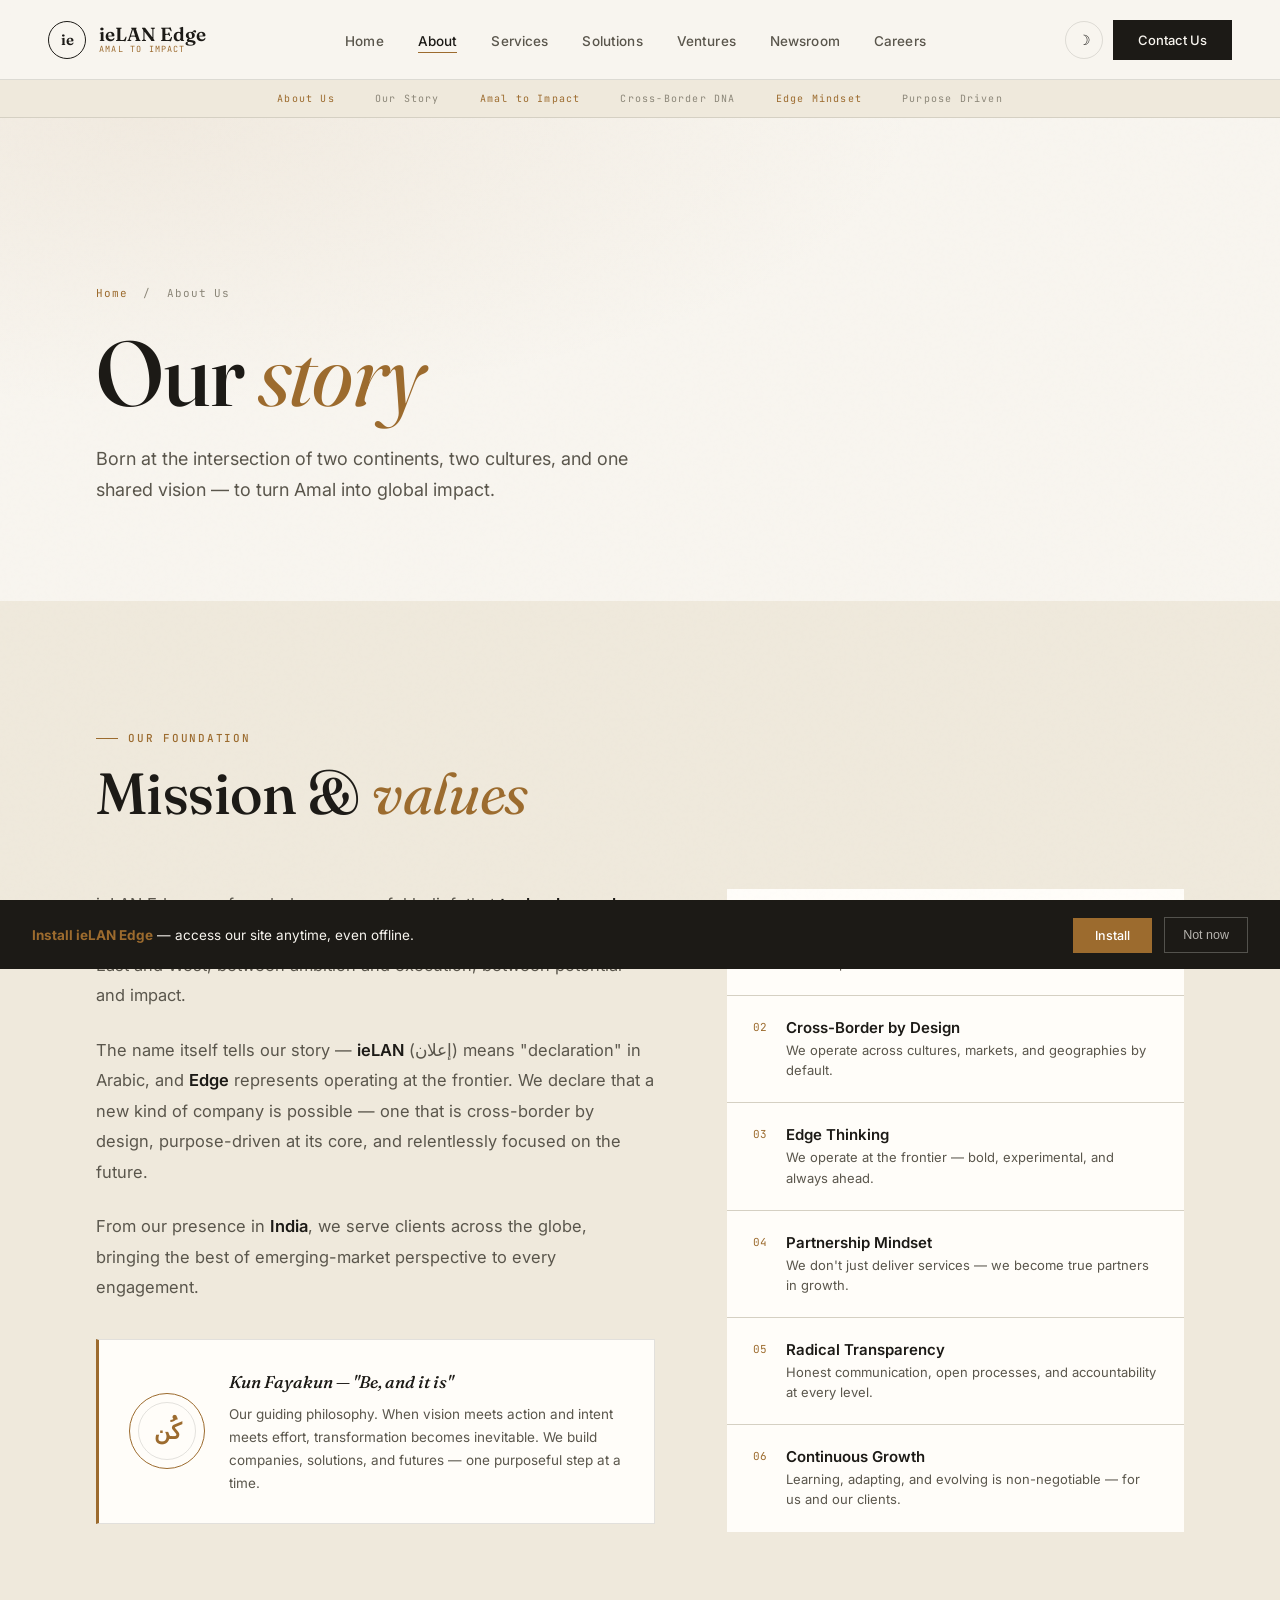
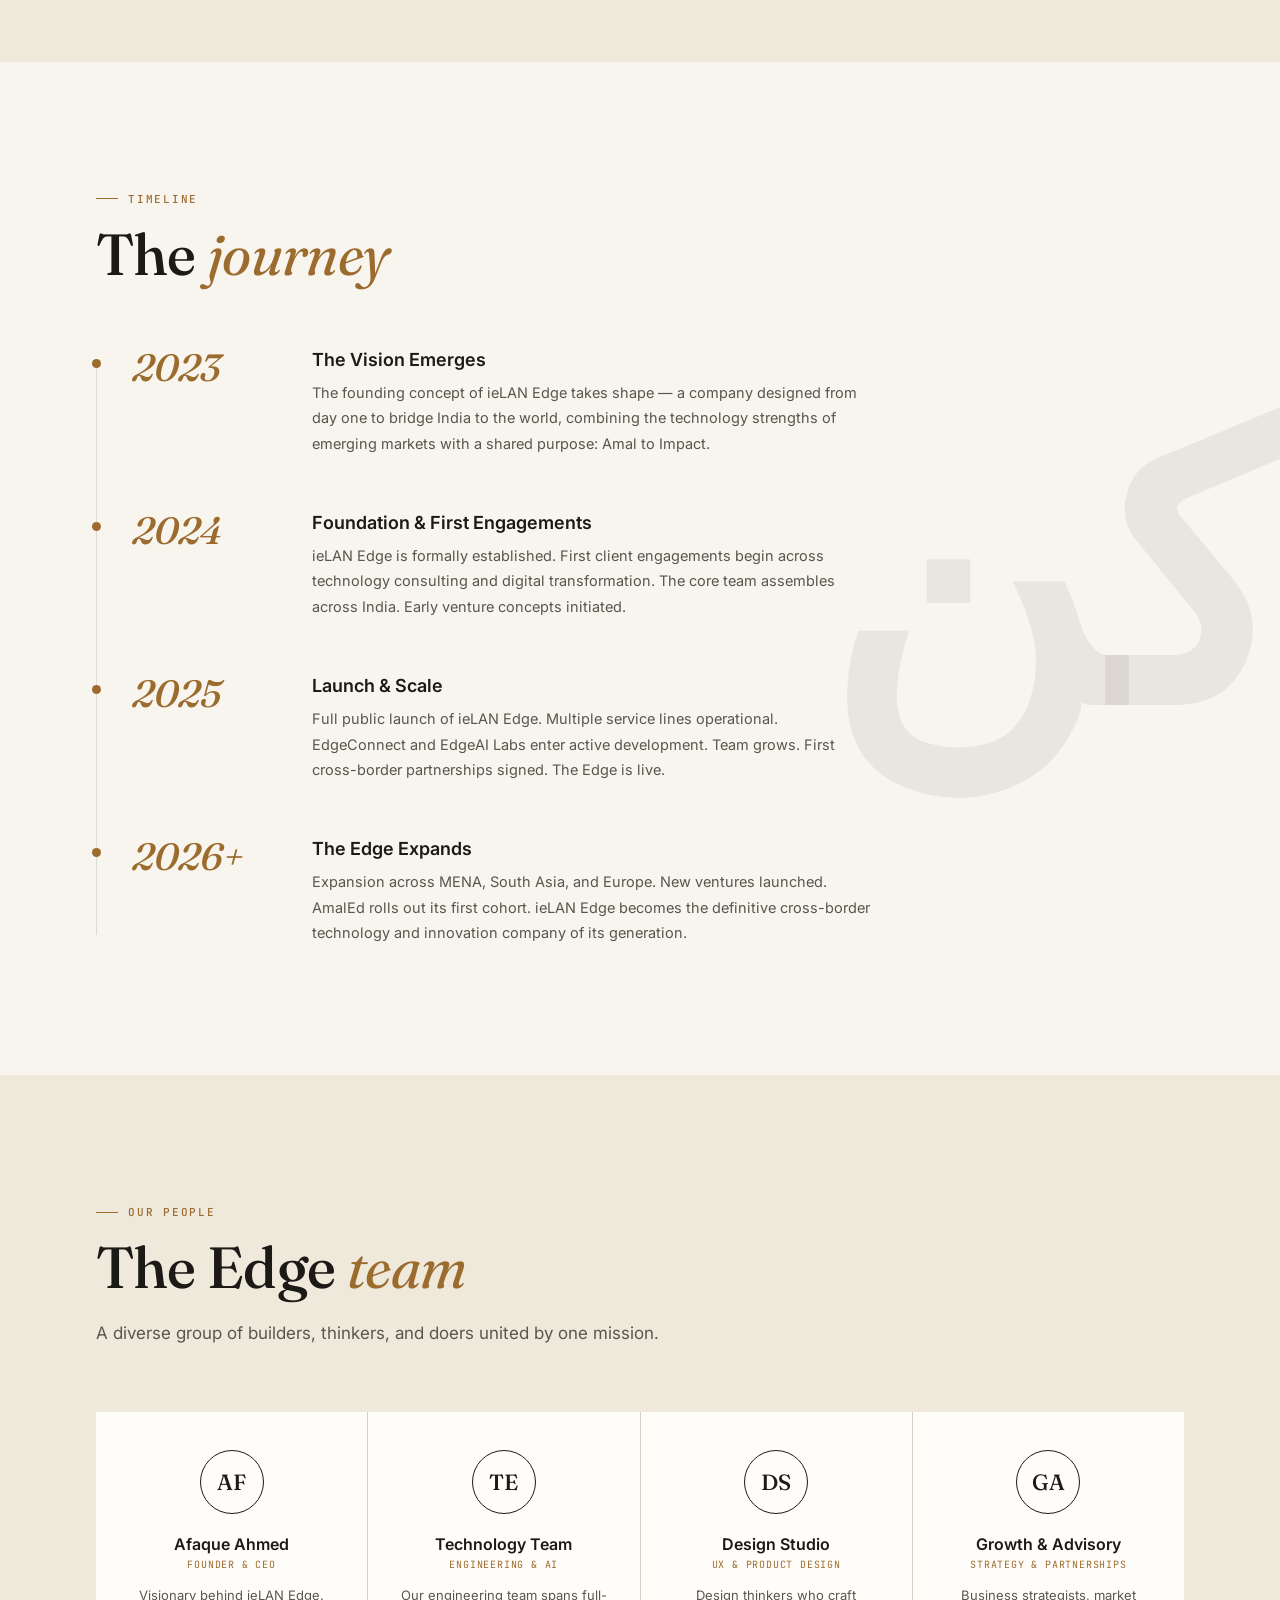
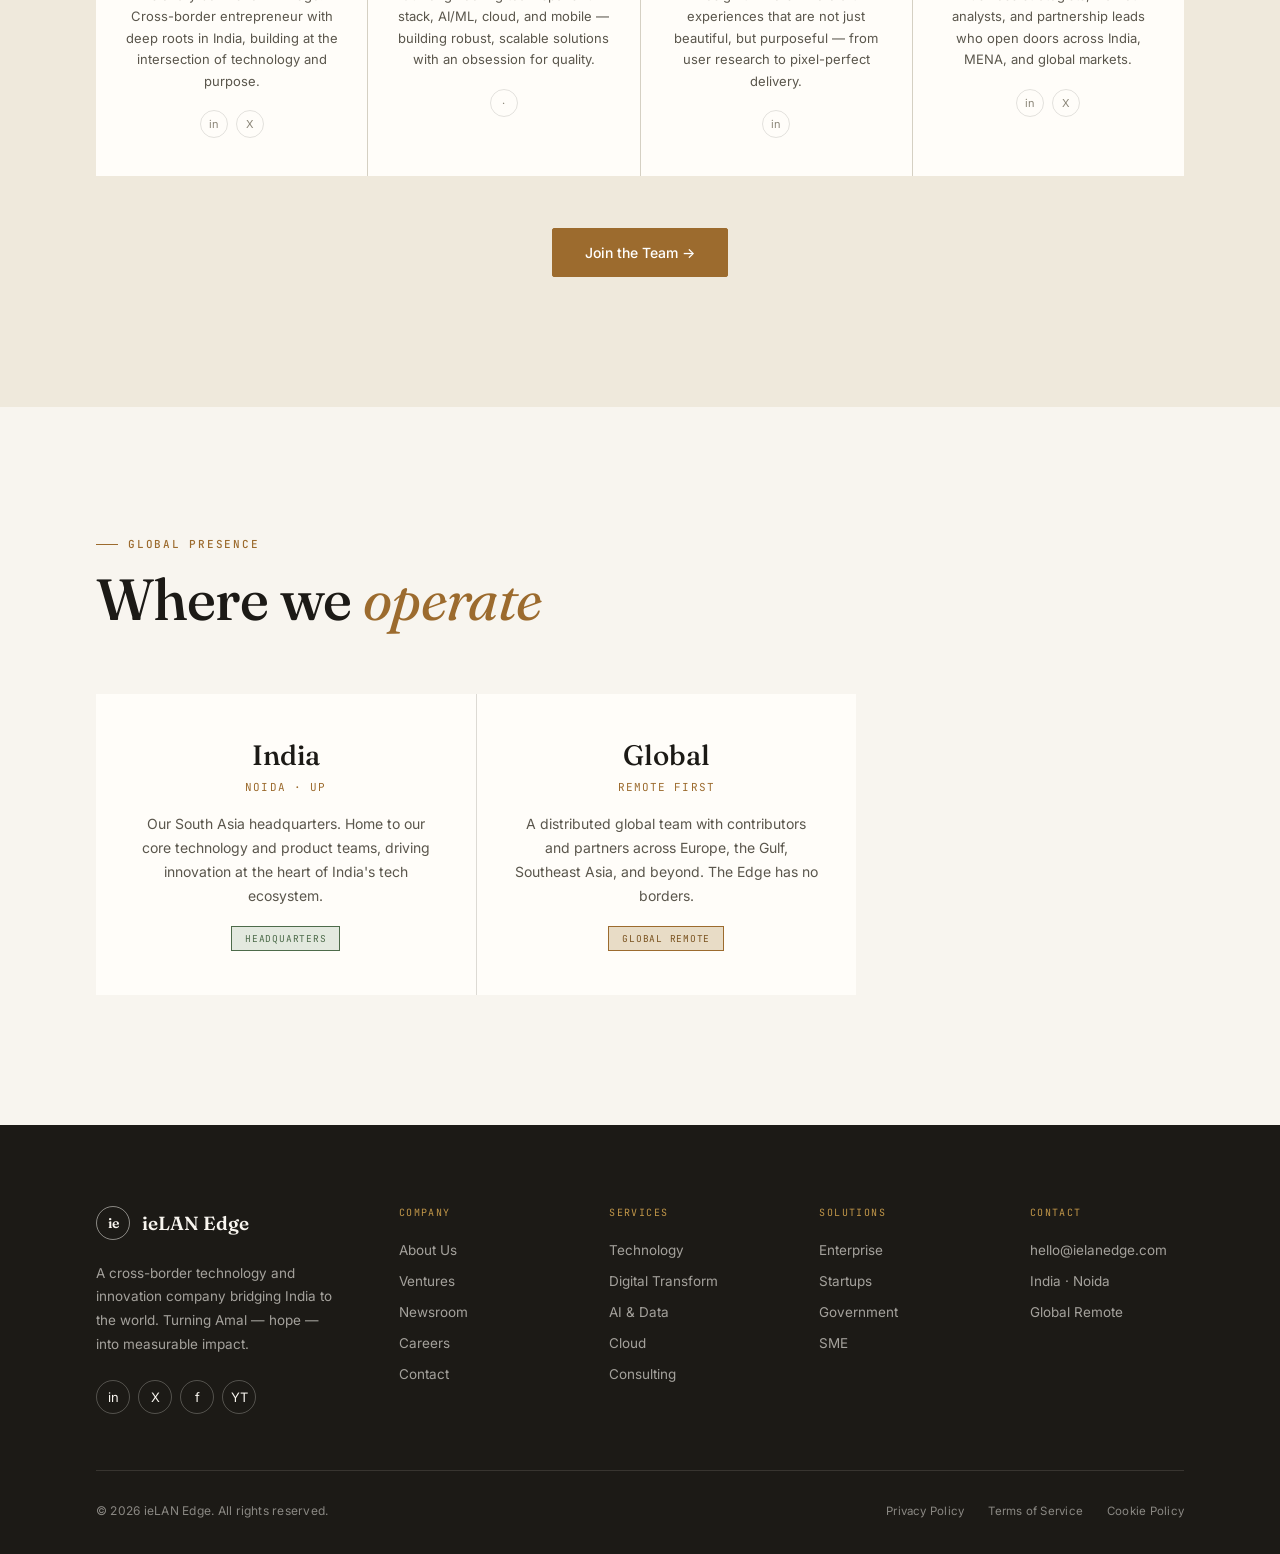
==== commit febfd7bc: "New Website" ====
--- a/pages/about.html
+++ b/pages/about.html
@@ -1,5 +1,5 @@
 <!DOCTYPE html>
-<html lang="en" data-theme="dark">
+<html lang="en" data-theme="light">
 <head>
 <meta charset="UTF-8"><meta name="viewport" content="width=device-width, initial-scale=1.0">
 <!-- ═══ PRIMARY SEO ═══ -->
@@ -57,104 +57,98 @@
   }
 }
 </script>
-<link href="https://fonts.googleapis.com/css2?family=Bebas+Neue&family=Exo+2:wght@300;400;600;800;900&family=JetBrains+Mono:wght@400;700&display=swap" rel="stylesheet">
+<link rel="preconnect" href="https://fonts.googleapis.com">
 <link rel="stylesheet" href="../assets/css/global.css">
 <style>
-#mission { padding:120px 52px; background:var(--bg2); }
-.mission-grid { display:grid; grid-template-columns:1fr 1fr; gap:80px; align-items:center; margin-top:60px; }
-.mission-text p { font-size:16px; line-height:1.85; color:var(--text); margin-bottom:22px; font-weight:300; }
-.mission-text p strong { color:var(--blue); font-weight:700; }
-.kun-block { display:flex; align-items:center; gap:20px; background:var(--card-bg); border:1px solid var(--border); border-left:3px solid var(--gold); padding:24px 28px; margin-top:32px; backdrop-filter:blur(10px); transition:all 0.3s; }
-.kun-block:hover { border-color:rgba(245,200,66,0.4); box-shadow:0 8px 32px rgba(245,200,66,0.1); }
-.kun-arabic { font-size:52px; color:var(--gold); line-height:1; font-weight:900; text-shadow:0 0 24px rgba(245,200,66,0.45); }
-.kun-text { font-size:14px; color:var(--muted); line-height:1.7; }
-.kun-text strong { color:var(--text); display:block; font-size:16px; margin-bottom:6px; font-weight:700; }
-.values-list { display:flex; flex-direction:column; gap:2px; }
-.value-item { display:flex; align-items:center; gap:20px; background:var(--card-bg); border:1px solid var(--border); padding:22px 26px; transition:all 0.3s; backdrop-filter:blur(10px); position:relative; overflow:hidden; }
-.value-item::before { content:''; position:absolute; left:0; top:0; bottom:0; width:3px; background:linear-gradient(to bottom,var(--blue),var(--gold)); transform:scaleY(0); transition:transform 0.3s; }
-.value-item:hover { background:rgba(0,180,255,0.05); transform:translateX(6px); }
-.value-item:hover::before { transform:scaleY(1); }
-.value-icon { font-size:26px; flex-shrink:0; }
-.value-title { font-weight:700; color:var(--white); font-size:15px; }
-.value-desc { font-size:13px; color:var(--muted); margin-top:2px; }
-
-#story { padding:120px 52px; background:var(--bg); position:relative; overflow:hidden; }
-#story::before { content:'كن'; position:absolute; right:-20px; top:50%; transform:translateY(-50%); font-size:400px; color:rgba(0,180,255,0.025); font-weight:900; pointer-events:none; line-height:1; }
-.story-timeline { margin-top:60px; position:relative; }
-.story-timeline::before { content:''; position:absolute; left:0; top:0; bottom:0; width:1px; background:linear-gradient(to bottom,transparent,var(--blue),var(--gold),transparent); }
-.timeline-item { display:grid; grid-template-columns:160px 1fr; gap:40px; padding:0 0 60px 40px; position:relative; }
-.timeline-item::before { content:''; position:absolute; left:-5px; top:8px; width:11px; height:11px; background:var(--blue); border-radius:50%; box-shadow:0 0 12px var(--blue); }
-.timeline-year { font-family:'Bebas Neue',sans-serif; font-size:48px; color:var(--blue); line-height:1; }
-.timeline-title { font-weight:800; color:var(--white); font-size:18px; margin-bottom:8px; }
-.timeline-desc { font-size:14px; color:var(--muted); line-height:1.75; font-weight:300; }
-
-#team { padding:120px 52px; background:var(--bg2); }
-.team-grid { display:grid; grid-template-columns:repeat(4,1fr); gap:2px; margin-top:60px; }
-.team-card { background:var(--card-bg); border:1px solid var(--border); padding:36px 28px; text-align:center; transition:all 0.4s; backdrop-filter:blur(10px); position:relative; overflow:hidden; }
-.team-card::before { content:''; position:absolute; top:0; left:0; right:0; height:2px; background:linear-gradient(90deg,var(--blue),var(--gold)); transform:scaleX(0); transition:transform 0.4s; }
-.team-card:hover { border-color:rgba(0,180,255,0.3); transform:translateY(-6px); }
-.team-card:hover::before { transform:scaleX(1); }
-.team-avatar { width:80px; height:80px; background:linear-gradient(135deg,var(--blue),var(--blue2)); border-radius:50%; display:flex; align-items:center; justify-content:center; font-family:'Bebas Neue',sans-serif; font-size:32px; color:#fff; margin:0 auto 20px; position:relative; }
-.team-avatar::after { content:''; position:absolute; inset:-4px; border-radius:50%; border:1px solid var(--border); }
-.team-name { font-weight:800; color:var(--white); font-size:16px; margin-bottom:4px; }
-.team-role { font-family:'JetBrains Mono',monospace; font-size:10px; color:var(--blue); letter-spacing:2px; text-transform:uppercase; margin-bottom:12px; }
-.team-bio { font-size:13px; color:var(--muted); line-height:1.6; font-weight:300; }
-.team-socials { display:flex; gap:8px; justify-content:center; margin-top:16px; }
-.team-social { width:30px; height:30px; border:1px solid var(--border); background:var(--surface); display:flex; align-items:center; justify-content:center; font-size:12px; transition:all 0.3s; text-decoration:none; cursor:none; color:var(--muted); }
-.team-social:hover { border-color:var(--blue); color:var(--blue); background:rgba(0,180,255,0.1); }
-
-#presence { padding:120px 52px; background:var(--bg); }
-.presence-grid { display:grid; grid-template-columns:repeat(3,1fr); gap:2px; margin-top:60px; }
-.presence-card { background:var(--card-bg); border:1px solid var(--border); padding:48px 36px; text-align:center; transition:all 0.4s; backdrop-filter:blur(10px); }
-.presence-card:hover { border-color:rgba(0,180,255,0.3); transform:translateY(-6px); }
-.presence-flag { font-size:48px; margin-bottom:20px; }
-.presence-country { font-family:'Bebas Neue',sans-serif; font-size:32px; color:var(--white); margin-bottom:8px; }
-.presence-city { font-family:'JetBrains Mono',monospace; font-size:11px; color:var(--blue); letter-spacing:3px; text-transform:uppercase; margin-bottom:16px; }
-.presence-desc { font-size:14px; color:var(--muted); line-height:1.7; font-weight:300; }
-.presence-status { display:inline-block; margin-top:16px; padding:4px 12px; font-family:'JetBrains Mono',monospace; font-size:9px; letter-spacing:2px; text-transform:uppercase; }
-.status-hq { background:rgba(0,229,160,0.1); border:1px solid rgba(0,229,160,0.3); color:var(--green); }
-.status-remote { background:rgba(0,180,255,0.1); border:1px solid rgba(0,180,255,0.3); color:var(--blue); }
-
-@media (max-width:1024px) { .team-grid { grid-template-columns:1fr 1fr; } .presence-grid { grid-template-columns:1fr; } }
+#mission { padding:130px 48px; background:var(--paper-deep); }
+.mission-grid { display:grid; grid-template-columns:1.1fr 0.9fr; gap:72px; align-items:start; margin-top:64px; }
+.mission-text p { font-size:16.5px; line-height:1.85; color:var(--ink-soft); margin-bottom:24px; font-weight:400; }
+.mission-text p strong { color:var(--ink); font-weight:600; }
+.kun-block { display:flex; align-items:center; gap:24px; background:var(--paper-card); border:1px solid var(--rule); border-left:3px solid var(--brass); padding:28px 30px; margin-top:36px; }
+.kun-block .seal { width:76px; height:76px; flex-shrink:0; }
+.kun-block .seal-mark { font-size:22px; }
+.kun-text { font-size:13.5px; color:var(--ink-soft); line-height:1.7; }
+.kun-text strong { color:var(--ink); display:block; font-family:'Fraunces',serif; font-style:italic; font-weight:500; font-size:17px; margin-bottom:6px; }
+.values-list { display:flex; flex-direction:column; gap:1px; background:var(--rule); }
+.value-item { display:flex; align-items:flex-start; gap:18px; background:var(--paper-card); padding:22px 26px; transition:all 0.25s; position:relative; }
+.value-item:hover { background:var(--paper); padding-left:32px; }
+.value-num { font-family:'JetBrains Mono',monospace; font-size:11px; color:var(--brass); letter-spacing:0.04em; flex-shrink:0; padding-top:2px; }
+.value-title { font-weight:600; color:var(--ink); font-size:15px; }
+.value-desc { font-size:13px; color:var(--ink-soft); margin-top:3px; line-height:1.55; }
+
+#story { padding:130px 48px; background:var(--paper); position:relative; overflow:hidden; }
+#story::before { content:'كن'; position:absolute; right:-10px; top:50%; transform:translateY(-50%); font-size:380px; color:var(--rule-soft); font-weight:600; pointer-events:none; line-height:1; font-family:'Fraunces',serif; }
+.story-timeline { margin-top:64px; position:relative; }
+.story-timeline::before { content:''; position:absolute; left:0; top:10px; bottom:10px; width:1px; background:var(--rule); }
+.timeline-item { display:grid; grid-template-columns:140px 1fr; gap:40px; padding:0 0 56px 36px; position:relative; }
+.timeline-item:last-child { padding-bottom:0; }
+.timeline-item::before { content:''; position:absolute; left:-4px; top:10px; width:9px; height:9px; background:var(--brass); border-radius:50%; }
+.timeline-year { font-family:'Fraunces',serif; font-weight:500; font-style:italic; font-size:38px; color:var(--brass); line-height:1; }
+.timeline-title { font-weight:600; color:var(--ink); font-size:18px; margin-bottom:10px; }
+.timeline-desc { font-size:14.5px; color:var(--ink-soft); line-height:1.75; font-weight:400; max-width:560px; }
+
+#team { padding:130px 48px; background:var(--paper-deep); }
+.team-grid { display:grid; grid-template-columns:repeat(4,1fr); gap:1px; margin-top:64px; background:var(--rule); }
+.team-card { background:var(--paper-card); padding:38px 28px; text-align:center; transition:all 0.3s; position:relative; }
+.team-card:hover { background:var(--paper); }
+.team-avatar { width:64px; height:64px; border-radius:50%; border:1.5px solid var(--ink); display:flex; align-items:center; justify-content:center; font-family:'Fraunces',serif; font-weight:500; font-size:22px; color:var(--ink); margin:0 auto 20px; }
+.team-name { font-weight:600; color:var(--ink); font-size:16px; margin-bottom:4px; }
+.team-role { font-family:'JetBrains Mono',monospace; font-size:10px; color:var(--brass); letter-spacing:0.08em; text-transform:uppercase; margin-bottom:14px; }
+.team-bio { font-size:13px; color:var(--ink-soft); line-height:1.65; font-weight:400; }
+.team-socials { display:flex; gap:8px; justify-content:center; margin-top:18px; }
+.team-social { width:28px; height:28px; border:1px solid var(--rule); display:flex; align-items:center; justify-content:center; font-size:11px; transition:all 0.25s; text-decoration:none; color:var(--ink-faint); border-radius:50%; }
+.team-social:hover { border-color:var(--brass); color:var(--brass); }
+
+#presence { padding:130px 48px; background:var(--paper); }
+.presence-grid { display:grid; grid-template-columns:repeat(2,1fr); gap:1px; margin-top:64px; background:var(--rule); max-width:760px; }
+.presence-card { background:var(--paper-card); padding:44px 36px; text-align:center; transition:all 0.3s; }
+.presence-card:hover { background:var(--paper-deep); }
+.presence-country { font-family:'Fraunces',serif; font-weight:500; font-size:28px; color:var(--ink); margin-bottom:8px; }
+.presence-city { font-family:'JetBrains Mono',monospace; font-size:11px; color:var(--brass); letter-spacing:0.1em; text-transform:uppercase; margin-bottom:18px; }
+.presence-desc { font-size:14px; color:var(--ink-soft); line-height:1.7; font-weight:400; }
+.presence-status { display:inline-block; margin-top:18px; padding:5px 13px; font-family:'JetBrains Mono',monospace; font-size:9.5px; letter-spacing:0.08em; text-transform:uppercase; }
+.status-hq { background:var(--green-pale); border:1px solid var(--green); color:var(--green); }
+.status-remote { background:var(--brass-pale); border:1px solid var(--brass); color:var(--brass-deep); }
+
+@media (max-width:1100px) { .team-grid { grid-template-columns:1fr 1fr; } }
 @media (max-width:768px) {
   .mission-grid { grid-template-columns:1fr; }
-  .timeline-item { grid-template-columns:1fr; gap:8px; }
+  .timeline-item { grid-template-columns:1fr; gap:10px; }
   .team-grid { grid-template-columns:1fr; }
+  .presence-grid { grid-template-columns:1fr; }
   #mission,#story,#team,#presence { padding-left:20px; padding-right:20px; }
 }
 </style>
 </head>
 <body>
 <div id="nav-inject" data-root="../"></div>
-<div style="padding-top:72px"></div>
+<div style="padding-top:80px"></div>
 <div class="ticker-wrap">
   <div class="ticker-inner">
-    <span class="blue">▶ ABOUT US</span><span>OUR STORY</span><span class="gold">AMAL TO IMPACT</span><span>INDIA </span><span class="blue">▶ OUR MISSION</span><span>CROSS-BORDER DNA</span><span class="gold">EDGE MINDSET</span><span>PURPOSE DRIVEN</span>
-    <span class="blue">▶ ABOUT US</span><span>OUR STORY</span><span class="gold">AMAL TO IMPACT</span><span>INDIA </span><span class="blue">▶ OUR MISSION</span><span>CROSS-BORDER DNA</span><span class="gold">EDGE MINDSET</span><span>PURPOSE DRIVEN</span>
+    <span class="blue">About Us</span><span>Our Story</span><span class="gold">Amal to Impact</span><span>Cross-Border DNA</span><span class="blue">Edge Mindset</span><span>Purpose Driven</span>
   </div>
 </div>
 
 <div class="page-hero">
   <div class="page-hero-bg"></div>
-  <div class="page-hero-grid"></div>
   <div class="page-hero-content container">
-    <div class="page-breadcrumb"><a href="../index.html">Home</a> › About Us</div>
-    <h1 class="page-hero-title">OUR <span class="accent">STORY</span></h1>
+    <div class="page-breadcrumb"><a href="../index.html">Home</a> &nbsp;/&nbsp; About Us</div>
+    <h1 class="page-hero-title">Our <span class="accent">story</span></h1>
     <p class="page-hero-desc">Born at the intersection of two continents, two cultures, and one shared vision — to turn Amal into global impact.</p>
   </div>
 </div>
 
 <section id="mission">
   <div class="container">
-    <div class="section-label reveal">Our Foundation</div>
-    <h2 class="section-title reveal">MISSION &<br><span class="gold">VALUES</span></h2>
+    <div class="eyebrow">Our Foundation</div>
+    <h2 class="section-title">Mission &amp; <em>values</em></h2>
     <div class="mission-grid">
       <div class="mission-text">
         <p>ieLAN Edge was founded on a powerful belief: that <strong>technology, when built with purpose, can transform lives.</strong> We bridge the gap between East and West, between ambition and execution, between potential and impact.</p>
         <p>The name itself tells our story — <strong>ieLAN</strong> (إعلان) means "declaration" in Arabic, and <strong>Edge</strong> represents operating at the frontier. We declare that a new kind of company is possible — one that is cross-border by design, purpose-driven at its core, and relentlessly focused on the future.</p>
-        <p>From our dual presence in <strong>India </strong>, we serve clients across the globe, bringing the best of two emerging-market perspectives to every engagement.</p>
+        <p>From our presence in <strong>India</strong>, we serve clients across the globe, bringing the best of emerging-market perspective to every engagement.</p>
         <div class="kun-block">
-          <div class="kun-arabic">كُن</div>
+          <div class="seal"><div class="seal-mark">كُن</div></div>
           <div class="kun-text">
             <strong>Kun Fayakun — "Be, and it is"</strong>
             Our guiding philosophy. When vision meets action and intent meets effort, transformation becomes inevitable. We build companies, solutions, and futures — one purposeful step at a time.
@@ -163,27 +157,27 @@
       </div>
       <div class="values-list">
         <div class="value-item reveal">
-          <span class="value-icon">🎯</span>
+          <span class="value-num">01</span>
           <div><div class="value-title">Purpose Before Profit</div><div class="value-desc">Every venture, project, and decision is anchored in real-world impact.</div></div>
         </div>
         <div class="value-item reveal reveal-delay-1">
-          <span class="value-icon">🌍</span>
+          <span class="value-num">02</span>
           <div><div class="value-title">Cross-Border by Design</div><div class="value-desc">We operate across cultures, markets, and geographies by default.</div></div>
         </div>
         <div class="value-item reveal reveal-delay-2">
-          <span class="value-icon">⚡</span>
+          <span class="value-num">03</span>
           <div><div class="value-title">Edge Thinking</div><div class="value-desc">We operate at the frontier — bold, experimental, and always ahead.</div></div>
         </div>
         <div class="value-item reveal reveal-delay-3">
-          <span class="value-icon">🤝</span>
+          <span class="value-num">04</span>
           <div><div class="value-title">Partnership Mindset</div><div class="value-desc">We don't just deliver services — we become true partners in growth.</div></div>
         </div>
         <div class="value-item reveal reveal-delay-4">
-          <span class="value-icon">🔓</span>
+          <span class="value-num">05</span>
           <div><div class="value-title">Radical Transparency</div><div class="value-desc">Honest communication, open processes, and accountability at every level.</div></div>
         </div>
         <div class="value-item reveal">
-          <span class="value-icon">♾️</span>
+          <span class="value-num">06</span>
           <div><div class="value-title">Continuous Growth</div><div class="value-desc">Learning, adapting, and evolving is non-negotiable — for us and our clients.</div></div>
         </div>
       </div>
@@ -193,27 +187,27 @@
 
 <section id="story">
   <div class="container" style="position:relative;z-index:2">
-    <div class="section-label reveal">Timeline</div>
-    <h2 class="section-title reveal">THE <span class="gold">JOURNEY</span></h2>
+    <div class="eyebrow">Timeline</div>
+    <h2 class="section-title">The <em>journey</em></h2>
     <div class="story-timeline">
       <div class="timeline-item reveal">
         <div class="timeline-year">2023</div>
         <div>
           <div class="timeline-title">The Vision Emerges</div>
-          <p class="timeline-desc">The founding concept of ieLAN Edge takes shape — a company designed from day one to bridge India , combining the technology strengths of both nations with a shared purpose: Amal to Impact.</p>
+          <p class="timeline-desc">The founding concept of ieLAN Edge takes shape — a company designed from day one to bridge India to the world, combining the technology strengths of emerging markets with a shared purpose: Amal to Impact.</p>
         </div>
       </div>
       <div class="timeline-item reveal">
         <div class="timeline-year">2024</div>
         <div>
-          <div class="timeline-title">Foundation & First Engagements</div>
+          <div class="timeline-title">Foundation &amp; First Engagements</div>
           <p class="timeline-desc">ieLAN Edge is formally established. First client engagements begin across technology consulting and digital transformation. The core team assembles across India. Early venture concepts initiated.</p>
         </div>
       </div>
       <div class="timeline-item reveal">
         <div class="timeline-year">2025</div>
         <div>
-          <div class="timeline-title">Launch & Scale</div>
+          <div class="timeline-title">Launch &amp; Scale</div>
           <p class="timeline-desc">Full public launch of ieLAN Edge. Multiple service lines operational. EdgeConnect and EdgeAI Labs enter active development. Team grows. First cross-border partnerships signed. The Edge is live.</p>
         </div>
       </div>
@@ -230,40 +224,40 @@
 
 <section id="team">
   <div class="container">
-    <div class="section-label reveal">Our People</div>
-    <h2 class="section-title reveal">THE <span class="gold">EDGE</span> TEAM</h2>
-    <p class="section-sub reveal">A diverse group of builders, thinkers, and doers united by one mission.</p>
+    <div class="eyebrow">Our People</div>
+    <h2 class="section-title">The Edge <em>team</em></h2>
+    <p class="section-sub">A diverse group of builders, thinkers, and doers united by one mission.</p>
     <div class="team-grid">
       <div class="team-card reveal">
         <div class="team-avatar">AF</div>
         <div class="team-name">Afaque Ahmed</div>
-        <div class="team-role">Founder & CEO</div>
-        <p class="team-bio">Visionary behind ieLAN Edge. Cross-border entrepreneur with deep roots in India , building at the intersection of technology and purpose.</p>
-        <div class="team-socials"><a href="#" class="team-social">in</a><a href="#" class="team-social">𝕏</a></div>
+        <div class="team-role">Founder &amp; CEO</div>
+        <p class="team-bio">Visionary behind ieLAN Edge. Cross-border entrepreneur with deep roots in India, building at the intersection of technology and purpose.</p>
+        <div class="team-socials"><a href="#" class="team-social">in</a><a href="#" class="team-social">X</a></div>
       </div>
       <div class="team-card reveal reveal-delay-1">
-        <div class="team-avatar" style="background:linear-gradient(135deg,var(--gold),var(--orange))">TE</div>
+        <div class="team-avatar">TE</div>
         <div class="team-name">Technology Team</div>
-        <div class="team-role">Engineering & AI</div>
+        <div class="team-role">Engineering &amp; AI</div>
         <p class="team-bio">Our engineering team spans full-stack, AI/ML, cloud, and mobile — building robust, scalable solutions with an obsession for quality.</p>
-        <div class="team-socials"><a href="#" class="team-social">⌥</a></div>
+        <div class="team-socials"><a href="#" class="team-social">·</a></div>
       </div>
       <div class="team-card reveal reveal-delay-2">
-        <div class="team-avatar" style="background:linear-gradient(135deg,var(--green),var(--blue))">DS</div>
+        <div class="team-avatar">DS</div>
         <div class="team-name">Design Studio</div>
-        <div class="team-role">UX & Product Design</div>
+        <div class="team-role">UX &amp; Product Design</div>
         <p class="team-bio">Design thinkers who craft experiences that are not just beautiful, but purposeful — from user research to pixel-perfect delivery.</p>
         <div class="team-socials"><a href="#" class="team-social">in</a></div>
       </div>
       <div class="team-card reveal reveal-delay-3">
-        <div class="team-avatar" style="background:linear-gradient(135deg,var(--blue2),var(--blue))">GA</div>
-        <div class="team-name">Growth & Advisory</div>
-        <div class="team-role">Strategy & Partnerships</div>
+        <div class="team-avatar">GA</div>
+        <div class="team-name">Growth &amp; Advisory</div>
+        <div class="team-role">Strategy &amp; Partnerships</div>
         <p class="team-bio">Business strategists, market analysts, and partnership leads who open doors across India, MENA, and global markets.</p>
-        <div class="team-socials"><a href="#" class="team-social">in</a><a href="#" class="team-social">𝕏</a></div>
-      </div>
-    </div>
-    <div style="text-align:center;margin-top:48px">
+        <div class="team-socials"><a href="#" class="team-social">in</a><a href="#" class="team-social">X</a></div>
+      </div>
+    </div>
+    <div style="text-align:center;margin-top:52px">
       <a href="careers.html" class="btn-gold reveal">Join the Team →</a>
     </div>
   </div>
@@ -271,25 +265,16 @@
 
 <section id="presence">
   <div class="container">
-    <div class="section-label reveal">Global Presence</div>
-    <h2 class="section-title reveal">WHERE WE <span class="gold">OPERATE</span></h2>
+    <div class="eyebrow">Global Presence</div>
+    <h2 class="section-title">Where we <em>operate</em></h2>
     <div class="presence-grid">
       <div class="presence-card reveal">
-        <div class="presence-flag">🇮🇳</div>
         <div class="presence-country">India</div>
         <div class="presence-city">Noida · UP</div>
         <p class="presence-desc">Our South Asia headquarters. Home to our core technology and product teams, driving innovation at the heart of India's tech ecosystem.</p>
         <div class="presence-status status-hq">Headquarters</div>
       </div>
-      <!-- <div class="presence-card reveal reveal-delay-1">
-        <div class="presence-flag">🇪🇬</div>
-        <div class="presence-country">Egypt</div>
-        <div class="presence-city">Cairo · Egypt</div>
-        <p class="presence-desc">Our MENA headquarters and gateway to the Arab world. Strategic hub for regional partnerships, consulting, and cross-border operations.</p>
-        <div class="presence-status status-hq">Headquarters</div>
-      </div> -->
-      <div class="presence-card reveal reveal-delay-2">
-        <div class="presence-flag">🌐</div>
+      <div class="presence-card reveal reveal-delay-1">
         <div class="presence-country">Global</div>
         <div class="presence-city">Remote First</div>
         <p class="presence-desc">A distributed global team with contributors and partners across Europe, the Gulf, Southeast Asia, and beyond. The Edge has no borders.</p>
--- a/assets/css/global.css
+++ b/assets/css/global.css
@@ -1,273 +1,363 @@
-@import url('https://fonts.googleapis.com/css2?family=Bebas+Neue&family=Exo+2:ital,wght@0,300;0,400;0,600;0,800;0,900;1,300&family=JetBrains+Mono:wght@400;700&display=swap');
+/* ============================================================
+   ieLAN Edge — Design System
+   A declaration, set in ink and paper.
+   ============================================================ */
+
+@import url('https://fonts.googleapis.com/css2?family=Fraunces:ital,opsz,wght@0,9..144,300;0,9..144,400;0,9..144,500;0,9..144,600;0,9..144,700;1,9..144,400;1,9..144,500&family=Inter:ital,wght@0,300;0,400;0,500;0,600;0,700;1,400&family=JetBrains+Mono:wght@400;500;600&display=swap');
 
 :root {
-  --bg: #030810; --bg2: #060f1e; --bg3: #0a1628;
-  --surface: #0d1f38; --border: rgba(0,180,255,0.15);
-  --blue: #00b4ff; --blue2: #0077cc;
-  --gold: #f5c842; --orange: #ff7b00;
-  --white: #e8f4ff; --muted: #4a6a8a; --text: #c8dff0;
-  --hero-glow: rgba(0,180,255,0.14);
-  --card-bg: rgba(10,25,50,0.7); --nav-bg: rgba(3,8,16,0.93);
-  --red: #ff4060; --green: #00e5a0;
-}
-[data-theme="light"] {
-  --bg:#eef4fb; --bg2:#e2edf8; --bg3:#d4e6f4;
-  --surface:#ffffff; --border:rgba(0,100,200,0.15);
-  --blue:#0077cc; --blue2:#005599; --gold:#c8900a; --orange:#e06000;
-  --white:#0a1628; --muted:#5a7a9a; --text:#1a3050;
-  --hero-glow:rgba(0,100,200,0.07);
-  --card-bg:rgba(255,255,255,0.85); --nav-bg:rgba(238,244,251,0.96);
-}
-
-*, *::before, *::after { margin:0; padding:0; box-sizing:border-box; cursor: none !important; }
+  /* --- Core palette --- */
+  --ink:        #1c1a16;
+  --ink-soft:   #5a564c;
+  --ink-faint:  #8b8678;
+  --paper:      #f8f5ef;
+  --paper-deep: #efe9dc;
+  --paper-card: #fffdf9;
+  --brass:      #9c6b2e;
+  --brass-deep: #7a5320;
+  --brass-pale: #e8dcc6;
+  --rule:       rgba(28,26,22,0.12);
+  --rule-soft:  rgba(28,26,22,0.07);
+  --shadow:     rgba(28,22,12,0.10);
+
+  /* status accents — used sparingly, for state only */
+  --green: #4d6b4a;
+  --green-pale: #e3e9df;
+
+  /* legacy aliases kept so any unconverted component still resolves sensibly */
+  --bg: var(--paper); --bg2: var(--paper-deep); --bg3: var(--paper-card);
+  --surface: var(--paper-card); --border: var(--rule);
+  --blue: var(--brass); --blue2: var(--brass-deep);
+  --gold: var(--brass); --orange: var(--brass-deep);
+  --white: var(--ink); --muted: var(--ink-soft); --text: var(--ink);
+  --hero-glow: rgba(156,107,46,0.08);
+  --card-bg: var(--paper-card); --nav-bg: rgba(248,245,239,0.92);
+  --red: #8a3b3b;
+}
+
+/* Dark mode kept functional (toggle still works) — inverted editorial palette */
+[data-theme="dark"] {
+  --ink:        #f3efe6;
+  --ink-soft:   #c9c2b3;
+  --ink-faint:  #93897a;
+  --paper:      #18120c;
+  --paper-deep: #100c08;
+  --paper-card: #1f1810;
+  --brass:      #d4a44f;
+  --brass-deep: #e8c074;
+  --brass-pale: #3a2c18;
+  --rule:       rgba(243,239,230,0.14);
+  --rule-soft:  rgba(243,239,230,0.08);
+  --shadow:     rgba(0,0,0,0.4);
+  --green: #8aab84; --green-pale: #243023;
+
+  --bg: var(--paper); --bg2: var(--paper-deep); --bg3: var(--paper-card);
+  --surface: var(--paper-card); --border: var(--rule);
+  --blue: var(--brass); --blue2: var(--brass-deep);
+  --gold: var(--brass); --orange: var(--brass-deep);
+  --white: var(--ink); --muted: var(--ink-soft); --text: var(--ink);
+  --hero-glow: rgba(212,164,79,0.10);
+  --card-bg: var(--paper-card); --nav-bg: rgba(24,18,12,0.92);
+}
+
+/* ============================================================
+   Reset & base
+   ============================================================ */
+*, *::before, *::after { margin:0; padding:0; box-sizing:border-box; }
 html { scroll-behavior:smooth; font-size:16px; }
-body { background:var(--bg); color:var(--text); font-family:'Exo 2',sans-serif; overflow-x:hidden; min-height:100vh; }
-
-/* Noise overlay */
-body::before { content:''; position:fixed; inset:0; background-image:url("data:image/svg+xml,%3Csvg viewBox='0 0 256 256' xmlns='http://www.w3.org/2000/svg'%3E%3Cfilter id='n'%3E%3CfeTurbulence type='fractalNoise' baseFrequency='0.9' numOctaves='4' stitchTiles='stitch'/%3E%3C/filter%3E%3Crect width='100%25' height='100%25' filter='url(%23n)' opacity='0.03'/%3E%3C/svg%3E"); pointer-events:none; z-index:1; opacity:0.4; }
-
-/* === CUSTOM CURSOR === */
-.cursor {
-  width: 10px; height: 10px;
-  background: var(--blue);
-  border-radius: 50%;
-  position: fixed;
-  top: 0; left: 0;
-  pointer-events: none;
-  z-index: 9999;
-  box-shadow: 0 0 12px var(--blue);
-  will-change: transform;
-  /* offset so the dot centre is at the pointer tip */
-  margin-left: -5px; margin-top: -5px;
-  transition: background 0.15s, box-shadow 0.15s, width 0.15s, height 0.15s;
-}
-.cursor-ring {
-  width: 36px; height: 36px;
-  border: 1.5px solid var(--blue);
-  border-radius: 50%;
-  position: fixed;
-  top: 0; left: 0;
-  pointer-events: none;
-  z-index: 9998;
-  opacity: 0.55;
-  will-change: transform;
-  /* offset so the ring centre is at the pointer */
-  margin-left: -18px; margin-top: -18px;
-  transition: border-color 0.3s, opacity 0.3s;
-}
-/* Hover state */
-.cursor.active {
-  width: 14px; height: 14px;
-  margin-left: -7px; margin-top: -7px;
-  background: var(--gold);
-  box-shadow: 0 0 16px var(--gold);
-}
-.cursor-ring.active {
-  border-color: var(--gold);
-  opacity: 0.8;
-  transform: scale(1.4) !important;
-}
-
-/* === NAV === */
+body {
+  background:var(--paper); color:var(--ink);
+  font-family:'Inter',sans-serif; font-weight:400;
+  overflow-x:hidden; min-height:100vh;
+  -webkit-font-smoothing:antialiased;
+}
+a { color:inherit; }
+img { display:block; max-width:100%; }
+::selection { background:var(--brass-pale); color:var(--brass-deep); }
+
+/* Subtle paper grain — replaces the old neon noise overlay; far quieter */
+body::before {
+  content:''; position:fixed; inset:0; pointer-events:none; z-index:1;
+  opacity:0.5;
+  background-image:url("data:image/svg+xml,%3Csvg viewBox='0 0 256 256' xmlns='http://www.w3.org/2000/svg'%3E%3Cfilter id='n'%3E%3CfeTurbulence type='fractalNoise' baseFrequency='0.85' numOctaves='3' stitchTiles='stitch'/%3E%3C/filter%3E%3Crect width='100%25' height='100%25' filter='url(%23n)' opacity='0.025'/%3E%3C/svg%3E");
+}
+
+:focus-visible { outline:2px solid var(--brass); outline-offset:2px; }
+
+@media (prefers-reduced-motion: reduce) {
+  *, *::before, *::after { animation-duration:0.001ms !important; animation-iteration-count:1 !important; transition-duration:0.001ms !important; scroll-behavior:auto !important; }
+}
+
+/* ============================================================
+   Layout primitives
+   ============================================================ */
+.container { max-width:1280px; margin:0 auto; padding:0 48px; }
+section { position:relative; }
+
+.eyebrow {
+  font-family:'JetBrains Mono',monospace; font-size:11px; font-weight:500;
+  color:var(--brass); letter-spacing:0.16em; text-transform:uppercase;
+  margin-bottom:18px; display:flex; align-items:center; gap:10px;
+}
+.eyebrow::before { content:''; width:22px; height:1px; background:var(--brass); display:inline-block; }
+
+.section-label { font-family:'JetBrains Mono',monospace; font-size:11px; color:var(--brass); letter-spacing:0.16em; text-transform:uppercase; margin-bottom:18px; display:flex; align-items:center; gap:10px; }
+.section-label::before { content:''; width:22px; height:1px; background:var(--brass); }
+
+.section-title {
+  font-family:'Fraunces',serif; font-weight:500; font-style:normal;
+  font-size:clamp(34px,4.6vw,58px); color:var(--ink); line-height:1.06;
+  letter-spacing:-0.01em; margin-bottom:20px;
+}
+.section-title em { font-style:italic; font-weight:400; color:var(--brass); }
+.section-title .gold, .section-title .blue { font-style:italic; font-weight:400; color:var(--brass); }
+
+.section-sub { font-size:17px; color:var(--ink-soft); line-height:1.7; max-width:580px; font-weight:400; }
+
+.rule { height:1px; background:var(--rule); border:none; }
+
+/* ============================================================
+   Navigation
+   ============================================================ */
 nav {
   position:fixed; top:0; left:0; right:0; z-index:200;
-  background:var(--nav-bg); backdrop-filter:blur(24px);
-  border-bottom:1px solid var(--border);
-  height:72px; display:flex; align-items:center; justify-content:space-between;
-  padding:0 52px; transition:height 0.3s;
-}
-nav.scrolled { height:60px; }
-.nav-logo { display:flex; align-items:center; gap:14px; text-decoration:none; }
+  background:var(--nav-bg); backdrop-filter:blur(18px);
+  border-bottom:1px solid var(--rule);
+  height:80px; display:flex; align-items:center; justify-content:space-between;
+  padding:0 48px; transition:height 0.25s ease, box-shadow 0.25s ease;
+}
+nav.scrolled { height:64px; box-shadow:0 1px 0 var(--rule); }
+
+.nav-logo { display:flex; align-items:center; gap:13px; text-decoration:none; }
 .nav-logo-mark {
-  width:40px; height:40px;
-  background:linear-gradient(135deg,var(--blue),var(--blue2));
-  clip-path:polygon(50% 0%,100% 25%,100% 75%,50% 100%,0% 75%,0% 25%);
-  display:flex; align-items:center; justify-content:center;
-  font-family:'Bebas Neue',sans-serif; font-size:18px; color:#fff;
-  box-shadow:0 0 20px rgba(0,180,255,0.4);
-  flex-shrink:0;
-}
-.nav-logo-text { display:flex; flex-direction:column; line-height:1; }
-.nav-logo-name { font-family:'Bebas Neue',sans-serif; font-size:22px; color:var(--white); letter-spacing:2px; }
-.nav-logo-tag { font-family:'JetBrains Mono',monospace; font-size:9px; color:var(--gold); letter-spacing:3px; text-transform:uppercase; }
-
-.nav-links { display:flex; gap:4px; list-style:none; }
+  width:38px; height:38px; border-radius:50%;
+  border:1.5px solid var(--ink); display:flex; align-items:center; justify-content:center;
+  font-family:'Fraunces',serif; font-size:15px; font-weight:600; color:var(--ink);
+  flex-shrink:0; transition:border-color 0.25s, color 0.25s;
+}
+.nav-logo:hover .nav-logo-mark { border-color:var(--brass); color:var(--brass); }
+.nav-logo-text { display:flex; flex-direction:column; line-height:1.1; }
+.nav-logo-name { font-family:'Fraunces',serif; font-size:19px; font-weight:600; color:var(--ink); letter-spacing:0; }
+.nav-logo-tag { font-family:'JetBrains Mono',monospace; font-size:8.5px; color:var(--brass); letter-spacing:0.14em; text-transform:uppercase; }
+
+.nav-links { display:flex; gap:2px; list-style:none; }
 .nav-links a {
-  color:var(--muted); text-decoration:none;
-  font-size:11px; font-weight:700; letter-spacing:2px; text-transform:uppercase;
-  transition:color 0.3s; position:relative; padding:8px 14px;
-}
-.nav-links a::after { content:''; position:absolute; bottom:0; left:14px; right:14px; height:1px; background:var(--blue); transform:scaleX(0); transition:transform 0.3s; }
-.nav-links a:hover, .nav-links a.active { color:var(--blue); }
+  color:var(--ink-soft); text-decoration:none;
+  font-size:13.5px; font-weight:500; letter-spacing:0.01em;
+  transition:color 0.25s; position:relative; padding:10px 16px;
+}
+.nav-links a::after { content:''; position:absolute; bottom:6px; left:16px; right:16px; height:1px; background:var(--brass); transform:scaleX(0); transition:transform 0.25s; }
+.nav-links a:hover, .nav-links a.active { color:var(--ink); }
 .nav-links a:hover::after, .nav-links a.active::after { transform:scaleX(1); }
 
-/* Dropdown */
 .nav-dropdown { position:relative; }
 .nav-dropdown-menu {
-  position:absolute; top:calc(100% + 8px); left:0;
-  background:var(--nav-bg); border:1px solid var(--border);
-  backdrop-filter:blur(24px); min-width:220px;
-  opacity:0; visibility:hidden; transform:translateY(-8px);
-  transition:all 0.3s; z-index:300;
+  position:absolute; top:calc(100% + 4px); left:0;
+  background:var(--paper-card); border:1px solid var(--rule);
+  min-width:240px; box-shadow:0 18px 40px var(--shadow);
+  opacity:0; visibility:hidden; transform:translateY(-6px);
+  transition:all 0.25s; z-index:300;
 }
 .nav-dropdown:hover .nav-dropdown-menu { opacity:1; visibility:visible; transform:translateY(0); }
-.nav-dropdown-menu a { display:block; padding:12px 20px; border-bottom:1px solid var(--border); font-size:11px; color:var(--muted); letter-spacing:1.5px; text-transform:uppercase; transition:all 0.2s; }
+.nav-dropdown-menu a { display:block; padding:13px 22px; border-bottom:1px solid var(--rule-soft); font-size:13px; color:var(--ink-soft); letter-spacing:0; text-transform:none; transition:all 0.2s; }
 .nav-dropdown-menu a:last-child { border-bottom:none; }
-.nav-dropdown-menu a:hover { color:var(--blue); background:rgba(0,180,255,0.05); padding-left:28px; }
-
-.nav-right { display:flex; align-items:center; gap:12px; }
-.theme-toggle { background:var(--surface); border:1px solid var(--border); color:var(--text); width:40px; height:40px; border-radius:50%; cursor:none; font-size:16px; display:flex; align-items:center; justify-content:center; transition:all 0.3s; }
-.theme-toggle:hover { background:var(--blue); color:#fff; border-color:var(--blue); }
-
-.btn-nav { background:linear-gradient(135deg,var(--blue),var(--blue2)); color:#fff; border:none; padding:10px 24px; font-family:'Exo 2',sans-serif; font-size:11px; font-weight:800; letter-spacing:2px; text-transform:uppercase; cursor:none; transition:all 0.3s; text-decoration:none; clip-path:polygon(10px 0%,100% 0%,calc(100% - 10px) 100%,0% 100%); }
-.btn-nav:hover { box-shadow:0 0 28px rgba(0,180,255,0.5); transform:translateY(-2px); }
-
-/* Hamburger */
-.nav-hamburger { display:none; flex-direction:column; gap:5px; cursor:none; background:none; border:none; padding:8px; }
-.nav-hamburger span { width:24px; height:2px; background:var(--text); transition:all 0.3s; display:block; }
+.nav-dropdown-menu a:hover { color:var(--brass); background:var(--paper-deep); padding-left:28px; }
+
+.nav-right { display:flex; align-items:center; gap:10px; }
+.theme-toggle { background:transparent; border:1px solid var(--rule); color:var(--ink); width:38px; height:38px; border-radius:50%; cursor:pointer; font-size:14px; display:flex; align-items:center; justify-content:center; transition:all 0.25s; }
+.theme-toggle:hover { border-color:var(--brass); color:var(--brass); }
+
+.btn-nav {
+  background:var(--ink); color:var(--paper);
+  border:1px solid var(--ink); padding:11px 24px;
+  font-family:'Inter',sans-serif; font-size:13px; font-weight:500;
+  cursor:pointer; transition:all 0.25s; text-decoration:none;
+}
+.btn-nav:hover { background:var(--brass); border-color:var(--brass); color:#fff; }
+
+.nav-hamburger { display:none; flex-direction:column; gap:5px; cursor:pointer; background:none; border:none; padding:8px; }
+.nav-hamburger span { width:22px; height:1.5px; background:var(--ink); transition:all 0.3s; display:block; }
 .nav-hamburger.open span:nth-child(1) { transform:rotate(45deg) translate(5px,5px); }
 .nav-hamburger.open span:nth-child(2) { opacity:0; }
 .nav-hamburger.open span:nth-child(3) { transform:rotate(-45deg) translate(5px,-5px); }
 
-/* Mobile nav */
-.mobile-nav { display:none; position:fixed; top:72px; left:0; right:0; bottom:0; background:var(--nav-bg); backdrop-filter:blur(24px); z-index:199; flex-direction:column; padding:40px 32px; gap:2px; overflow-y:auto; }
+.mobile-nav { display:none; position:fixed; top:80px; left:0; right:0; bottom:0; background:var(--paper); z-index:199; flex-direction:column; padding:24px 32px; gap:0; overflow-y:auto; }
 .mobile-nav.open { display:flex; }
-.mobile-nav a { display:block; padding:18px 20px; color:var(--text); text-decoration:none; font-size:14px; font-weight:700; letter-spacing:2px; text-transform:uppercase; border-bottom:1px solid var(--border); transition:all 0.2s; }
-.mobile-nav a:hover { color:var(--blue); padding-left:30px; }
-
-/* === TICKER === */
-.ticker-wrap { overflow:hidden; background:rgba(0,180,255,0.04); border-bottom:1px solid var(--border); height:36px; display:flex; align-items:center; position:relative; z-index:2; }
-.ticker-inner { display:flex; animation:ticker 40s linear infinite; white-space:nowrap; }
-.ticker-inner span { font-family:'JetBrains Mono',monospace; font-size:10px; color:var(--muted); letter-spacing:2px; padding:0 36px; }
-.ticker-inner span.gold { color:var(--gold); }
-.ticker-inner span.blue { color:var(--blue); }
-@keyframes ticker { from{transform:translateX(0)} to{transform:translateX(-50%)} }
-
-/* === SECTION BASES === */
-section { position:relative; overflow:hidden; }
-.section-label { font-family:'JetBrains Mono',monospace; font-size:11px; color:var(--blue); letter-spacing:4px; text-transform:uppercase; margin-bottom:14px; display:flex; align-items:center; gap:12px; }
-.section-label::before { content:''; width:32px; height:1px; background:var(--blue); }
-.section-title { font-family:'Bebas Neue',sans-serif; font-size:clamp(40px,6vw,80px); color:var(--white); line-height:0.95; margin-bottom:20px; }
-.section-title .gold { color:var(--gold); }
-.section-title .blue { color:var(--blue); }
-.section-sub { font-size:16px; color:var(--muted); line-height:1.8; max-width:600px; font-weight:300; }
-.container { max-width:1360px; margin:0 auto; padding:0 52px; }
-
-/* === PAGE HERO (inner pages) === */
-.page-hero { padding:160px 52px 100px; background:var(--bg); position:relative; }
-.page-hero-bg { position:absolute; inset:0; background:radial-gradient(ellipse 70% 70% at 50% 0%,var(--hero-glow),transparent); }
-.page-hero-grid { position:absolute; inset:0; background-image:linear-gradient(var(--border) 1px,transparent 1px),linear-gradient(90deg,var(--border) 1px,transparent 1px); background-size:64px 64px; mask-image:radial-gradient(ellipse 80% 80% at 50% 100%,black,transparent); }
+.mobile-nav a { display:block; padding:18px 4px; color:var(--ink); text-decoration:none; font-family:'Fraunces',serif; font-size:21px; font-weight:500; border-bottom:1px solid var(--rule); transition:all 0.2s; }
+.mobile-nav a:hover { color:var(--brass); padding-left:10px; }
+
+/* ============================================================
+   Ticker — replaced with a quiet credential strip
+   ============================================================ */
+.ticker-wrap { overflow:hidden; background:var(--paper-deep); border-bottom:1px solid var(--rule); height:38px; display:flex; align-items:center; position:relative; z-index:2; }
+.ticker-inner { display:flex; align-items:center; justify-content:center; width:100%; gap:40px; flex-wrap:wrap; }
+.ticker-inner span { font-family:'JetBrains Mono',monospace; font-size:10px; color:var(--ink-faint); letter-spacing:0.12em; }
+.ticker-inner span.gold, .ticker-inner span.blue { color:var(--brass); }
+
+/* ============================================================
+   Buttons
+   ============================================================ */
+.btn-primary, .btn-secondary, .btn-gold {
+  font-family:'Inter',sans-serif; font-size:14px; font-weight:500;
+  padding:15px 32px; cursor:pointer; transition:all 0.25s ease;
+  text-decoration:none; display:inline-flex; align-items:center; gap:9px;
+  border-radius:2px;
+}
+.btn-primary { background:var(--ink); color:var(--paper); border:1px solid var(--ink); }
+.btn-primary:hover { background:var(--brass); border-color:var(--brass); color:#fff; transform:translateY(-1px); box-shadow:0 10px 24px var(--shadow); }
+.btn-secondary { background:transparent; color:var(--ink); border:1px solid var(--rule); }
+.btn-secondary:hover { border-color:var(--ink); background:var(--paper-deep); }
+.btn-gold { background:var(--brass); color:#fff; border:1px solid var(--brass); }
+.btn-gold:hover { background:var(--brass-deep); border-color:var(--brass-deep); transform:translateY(-1px); box-shadow:0 10px 24px var(--shadow); }
+
+/* ============================================================
+   Cards
+   ============================================================ */
+.card { background:var(--paper-card); border:1px solid var(--rule); transition:all 0.3s ease; }
+.card:hover { border-color:var(--brass); transform:translateY(-3px); box-shadow:0 16px 36px var(--shadow); }
+
+.badge { display:inline-flex; align-items:center; gap:8px; background:var(--paper-deep); border:1px solid var(--rule); padding:6px 15px; font-family:'JetBrains Mono',monospace; font-size:10.5px; color:var(--ink-soft); letter-spacing:0.08em; }
+.badge.gold { background:var(--brass-pale); border-color:var(--brass); color:var(--brass-deep); }
+.badge.green { background:var(--green-pale); border-color:var(--green); color:var(--green); }
+
+/* ============================================================
+   Reveal animation — restrained, progressive enhancement only.
+   Content is visible by default; JS adds the entrance motion.
+   If JS never attaches (slow load, blocked script), nothing stays hidden.
+   ============================================================ */
+.js-reveal-active .reveal,
+.js-reveal-active .reveal-left,
+.js-reveal-active .reveal-right { opacity:0; transition:opacity 0.6s ease,transform 0.6s ease; }
+.js-reveal-active .reveal { transform:translateY(18px); }
+.js-reveal-active .reveal-left { transform:translateX(-20px); }
+.js-reveal-active .reveal-right { transform:translateX(20px); }
+.reveal.visible, .reveal-left.visible, .reveal-right.visible { opacity:1 !important; transform:none !important; }
+.reveal-delay-1 { transition-delay:0.08s; }
+.reveal-delay-2 { transition-delay:0.16s; }
+.reveal-delay-3 { transition-delay:0.24s; }
+.reveal-delay-4 { transition-delay:0.32s; }
+
+/* ============================================================
+   Stats row
+   ============================================================ */
+.stats-row { display:flex; border-top:1px solid var(--rule); border-bottom:1px solid var(--rule); background:var(--paper); }
+.stat-block { flex:1; display:flex; flex-direction:column; align-items:center; justify-content:center; border-right:1px solid var(--rule); padding:32px 20px; gap:6px; transition:background 0.3s; }
+.stat-block:last-child { border-right:none; }
+.stat-block:hover { background:var(--paper-deep); }
+.stat-num { font-family:'Fraunces',serif; font-weight:500; font-size:38px; color:var(--ink); line-height:1; }
+.stat-num.gold { color:var(--brass); font-style:italic; }
+.stat-label { font-size:10.5px; letter-spacing:0.1em; text-transform:uppercase; color:var(--ink-faint); text-align:center; font-family:'JetBrains Mono',monospace; }
+
+/* ============================================================
+   Footer
+   ============================================================ */
+footer { background:var(--ink); color:var(--paper); border-top:1px solid var(--rule); padding:80px 48px 36px; position:relative; z-index:10; }
+[data-theme="dark"] footer { background:var(--paper-deep); }
+.footer-grid { display:grid; grid-template-columns:1.6fr 1fr 1fr 1fr 1fr; gap:56px; margin-bottom:56px; }
+.footer-logo-wrap { display:flex; align-items:center; gap:12px; margin-bottom:22px; text-decoration:none; }
+.footer-logo-mark { width:34px; height:34px; border-radius:50%; border:1.5px solid rgba(248,245,239,0.5); display:flex; align-items:center; justify-content:center; font-family:'Fraunces',serif; font-size:14px; font-weight:600; color:var(--paper); }
+.footer-logo-name { font-family:'Fraunces',serif; font-size:19px; font-weight:600; color:var(--paper); }
+.footer-desc { font-size:13.5px; color:rgba(248,245,239,0.62); line-height:1.75; margin-bottom:24px; font-weight:400; max-width:280px; }
+.footer-socials { display:flex; gap:8px; }
+.social-btn { width:34px; height:34px; border:1px solid rgba(248,245,239,0.25); background:transparent; color:var(--paper); display:flex; align-items:center; justify-content:center; font-size:13px; transition:all 0.25s; text-decoration:none; border-radius:50%; }
+.social-btn:hover { border-color:var(--brass); background:var(--brass); color:#fff; }
+.footer-col-title { font-family:'JetBrains Mono',monospace; font-size:10px; color:rgba(212,164,79,0.9); letter-spacing:0.14em; text-transform:uppercase; margin-bottom:20px; }
+.footer-col-links { list-style:none; display:flex; flex-direction:column; gap:11px; }
+.footer-col-links a { color:rgba(248,245,239,0.62); text-decoration:none; font-size:13.5px; transition:all 0.2s; }
+.footer-col-links a:hover { color:var(--paper); padding-left:4px; }
+.footer-bottom { display:flex; align-items:center; justify-content:space-between; padding-top:32px; border-top:1px solid rgba(248,245,239,0.12); }
+.footer-copy { font-size:12px; color:rgba(248,245,239,0.5); letter-spacing:0.02em; }
+.footer-copy .gold { color:var(--brass); font-style:normal; }
+.footer-legal { display:flex; gap:24px; }
+.footer-legal a { font-size:11.5px; color:rgba(248,245,239,0.5); text-decoration:none; letter-spacing:0.02em; transition:color 0.2s; }
+.footer-legal a:hover { color:var(--brass); }
+
+/* ============================================================
+   Back to top
+   ============================================================ */
+.back-to-top { position:fixed; bottom:28px; right:28px; width:46px; height:46px; background:var(--ink); color:var(--paper); border:none; cursor:pointer; display:flex; align-items:center; justify-content:center; font-size:17px; z-index:100; border-radius:50%; opacity:0; transform:translateY(16px); transition:all 0.3s; box-shadow:0 8px 24px var(--shadow); }
+.back-to-top.visible { opacity:1; transform:translateY(0); }
+.back-to-top:hover { background:var(--brass); }
+
+/* ============================================================
+   Loading screen — quiet, brief
+   ============================================================ */
+.loader { position:fixed; inset:0; background:var(--paper); z-index:9999; display:flex; flex-direction:column; align-items:center; justify-content:center; transition:opacity 0.5s, visibility 0.5s; }
+.loader.hidden { opacity:0; visibility:hidden; }
+.loader-logo { font-family:'Fraunces',serif; font-weight:500; font-size:40px; color:var(--ink); letter-spacing:0; }
+.loader-tag { font-family:'JetBrains Mono',monospace; font-size:10px; color:var(--brass); letter-spacing:0.18em; margin-top:10px; text-transform:uppercase; }
+.loader-bar { width:160px; height:1.5px; background:var(--rule); margin-top:28px; overflow:hidden; }
+.loader-bar-fill { height:100%; background:var(--brass); animation:loaderFill 1.1s ease forwards; }
+@keyframes loaderFill { from{width:0%} to{width:100%} }
+
+/* ============================================================
+   PWA install banner
+   ============================================================ */
+.install-banner { position:fixed; bottom:0; left:0; right:0; z-index:500; background:var(--ink); color:var(--paper); border-top:1px solid var(--rule); padding:16px 32px; display:flex; align-items:center; justify-content:space-between; transform:translateY(100%); transition:transform 0.5s; gap:16px; }
+.install-banner.show { transform:translateY(0); }
+.install-banner-text { font-size:13.5px; }
+.install-banner-text strong { color:var(--brass); }
+.install-banner-actions { display:flex; gap:12px; align-items:center; }
+.btn-install { background:var(--brass); color:#fff; border:none; padding:10px 22px; font-family:'Inter',sans-serif; font-size:12.5px; font-weight:500; cursor:pointer; transition:all 0.25s; }
+.btn-dismiss { background:none; border:1px solid rgba(248,245,239,0.25); color:rgba(248,245,239,0.7); padding:10px 18px; font-size:12.5px; cursor:pointer; transition:all 0.2s; }
+.btn-dismiss:hover { border-color:var(--paper); color:var(--paper); }
+
+/* ============================================================
+   Forms
+   ============================================================ */
+.form-group { margin-bottom:20px; }
+.form-group label { display:block; font-size:11.5px; color:var(--ink-soft); letter-spacing:0.04em; margin-bottom:8px; font-family:'Inter',sans-serif; font-weight:500; }
+.form-group input, .form-group select, .form-group textarea {
+  width:100%; background:var(--paper-card); border:1px solid var(--rule); color:var(--ink);
+  padding:14px 16px; font-family:'Inter',sans-serif; font-size:14.5px;
+  transition:all 0.25s; outline:none; appearance:none; border-radius:2px;
+}
+.form-group input::placeholder, .form-group textarea::placeholder { color:var(--ink-faint); }
+.form-group input:focus, .form-group select:focus, .form-group textarea:focus { border-color:var(--brass); box-shadow:0 0 0 3px var(--brass-pale); }
+.form-group textarea { resize:vertical; min-height:120px; }
+.form-group select option { background:var(--paper-card); }
+.form-row { display:grid; grid-template-columns:1fr 1fr; gap:16px; }
+
+/* ============================================================
+   Tags
+   ============================================================ */
+.tag { display:inline-flex; align-items:center; padding:5px 13px; background:var(--paper-deep); border:1px solid var(--rule); color:var(--ink-soft); font-size:11px; font-family:'JetBrains Mono',monospace; letter-spacing:0.04em; }
+.tag.gold { background:var(--brass-pale); border-color:var(--brass); color:var(--brass-deep); }
+.tag.green { background:var(--green-pale); border-color:var(--green); color:var(--green); }
+
+/* ============================================================
+   Page hero (inner pages)
+   ============================================================ */
+.page-hero { padding:168px 48px 96px; background:var(--paper); position:relative; }
+.page-hero-bg { position:absolute; inset:0; background:radial-gradient(ellipse 60% 60% at 12% 0%,var(--hero-glow),transparent); }
+.page-hero-grid { display:none; }
 .page-hero-content { position:relative; z-index:2; }
-.page-breadcrumb { font-family:'JetBrains Mono',monospace; font-size:11px; color:var(--muted); letter-spacing:2px; margin-bottom:24px; display:flex; align-items:center; gap:8px; }
-.page-breadcrumb a { color:var(--blue); text-decoration:none; }
+.page-breadcrumb { font-family:'JetBrains Mono',monospace; font-size:11px; color:var(--ink-faint); letter-spacing:0.08em; margin-bottom:28px; display:flex; align-items:center; gap:8px; }
+.page-breadcrumb a { color:var(--brass); text-decoration:none; }
 .page-breadcrumb a:hover { text-decoration:underline; }
-.page-hero-title { font-family:'Bebas Neue',sans-serif; font-size:clamp(60px,10vw,130px); color:var(--white); line-height:0.9; }
-.page-hero-title .accent { background:linear-gradient(135deg,var(--blue),var(--gold)); -webkit-background-clip:text; -webkit-text-fill-color:transparent; background-clip:text; }
-.page-hero-desc { font-size:18px; color:var(--muted); max-width:600px; line-height:1.8; margin-top:24px; font-weight:300; }
-
-/* === BUTTONS === */
-.btn-primary { background:linear-gradient(135deg,var(--blue),var(--blue2)); color:#fff; border:none; padding:16px 36px; font-family:'Exo 2',sans-serif; font-size:13px; font-weight:800; letter-spacing:3px; text-transform:uppercase; cursor:none; transition:all 0.3s; text-decoration:none; clip-path:polygon(12px 0%,100% 0%,calc(100% - 12px) 100%,0% 100%); display:inline-flex; align-items:center; gap:10px; }
-.btn-primary:hover { box-shadow:0 0 40px rgba(0,180,255,0.5),0 8px 30px rgba(0,100,200,0.3); transform:translateY(-2px); }
-.btn-secondary { background:transparent; color:var(--text); border:1px solid var(--border); padding:16px 36px; font-family:'Exo 2',sans-serif; font-size:13px; font-weight:700; letter-spacing:3px; text-transform:uppercase; cursor:none; transition:all 0.3s; text-decoration:none; clip-path:polygon(12px 0%,100% 0%,calc(100% - 12px) 100%,0% 100%); display:inline-flex; align-items:center; gap:10px; }
-.btn-secondary:hover { background:rgba(0,180,255,0.08); border-color:var(--blue); color:var(--blue); }
-.btn-gold { background:linear-gradient(135deg,var(--gold),var(--orange)); color:#000; border:none; padding:16px 36px; font-family:'Exo 2',sans-serif; font-size:13px; font-weight:800; letter-spacing:3px; text-transform:uppercase; cursor:none; transition:all 0.3s; text-decoration:none; clip-path:polygon(12px 0%,100% 0%,calc(100% - 12px) 100%,0% 100%); display:inline-flex; align-items:center; gap:10px; }
-.btn-gold:hover { box-shadow:0 0 40px rgba(245,200,66,0.5); transform:translateY(-2px); }
-
-/* === CARDS === */
-.card { background:var(--card-bg); border:1px solid var(--border); backdrop-filter:blur(10px); transition:all 0.4s; }
-.card:hover { border-color:rgba(0,180,255,0.3); transform:translateY(-4px); box-shadow:0 20px 50px rgba(0,0,0,0.3); }
-
-/* === BADGE === */
-.badge { display:inline-flex; align-items:center; gap:8px; background:rgba(0,180,255,0.08); border:1px solid rgba(0,180,255,0.2); padding:6px 16px; border-radius:2px; font-family:'JetBrains Mono',monospace; font-size:11px; color:var(--blue); letter-spacing:2px; }
-.badge.gold { background:rgba(245,200,66,0.08); border-color:rgba(245,200,66,0.2); color:var(--gold); }
-.badge.green { background:rgba(0,229,160,0.08); border-color:rgba(0,229,160,0.2); color:var(--green); }
-
-/* === REVEAL ANIMATIONS === */
-.reveal { opacity:0; transform:translateY(28px); transition:opacity 0.7s ease,transform 0.7s ease; }
-.reveal.visible { opacity:1; transform:translateY(0); }
-.reveal-left { opacity:0; transform:translateX(-30px); transition:opacity 0.7s ease,transform 0.7s ease; }
-.reveal-left.visible { opacity:1; transform:translateX(0); }
-.reveal-right { opacity:0; transform:translateX(30px); transition:opacity 0.7s ease,transform 0.7s ease; }
-.reveal-right.visible { opacity:1; transform:translateX(0); }
-.reveal-delay-1 { transition-delay:0.1s; }
-.reveal-delay-2 { transition-delay:0.2s; }
-.reveal-delay-3 { transition-delay:0.3s; }
-.reveal-delay-4 { transition-delay:0.4s; }
-
-/* === STATS ROW === */
-.stats-row { display:flex; border-top:1px solid var(--border); border-bottom:1px solid var(--border); background:rgba(3,8,16,0.4); backdrop-filter:blur(12px); }
-.stat-block { flex:1; display:flex; flex-direction:column; align-items:center; justify-content:center; border-right:1px solid var(--border); padding:28px 20px; gap:4px; transition:background 0.3s; }
-.stat-block:last-child { border-right:none; }
-.stat-block:hover { background:rgba(0,180,255,0.05); }
-.stat-num { font-family:'Bebas Neue',sans-serif; font-size:36px; color:var(--blue); line-height:1; }
-.stat-num.gold { color:var(--gold); }
-.stat-label { font-size:10px; letter-spacing:2px; text-transform:uppercase; color:var(--muted); text-align:center; }
-
-/* === FOOTER === */
-footer { background:var(--bg); border-top:1px solid var(--border); padding:80px 52px 40px; position:relative; z-index:10; }
-.footer-grid { display:grid; grid-template-columns:2fr 1fr 1fr 1fr 1fr; gap:60px; margin-bottom:60px; }
-.footer-brand {}
-.footer-logo-wrap { display:flex; align-items:center; gap:12px; margin-bottom:20px; text-decoration:none; }
-.footer-logo-mark { width:36px; height:36px; background:linear-gradient(135deg,var(--blue),var(--blue2)); clip-path:polygon(50% 0%,100% 25%,100% 75%,50% 100%,0% 75%,0% 25%); display:flex; align-items:center; justify-content:center; font-family:'Bebas Neue',sans-serif; font-size:16px; color:#fff; box-shadow:0 0 16px rgba(0,180,255,0.4); }
-.footer-logo-name { font-family:'Bebas Neue',sans-serif; font-size:20px; color:var(--white); letter-spacing:2px; }
-.footer-desc { font-size:13px; color:var(--muted); line-height:1.75; margin-bottom:24px; font-weight:300; max-width:280px; }
-.footer-socials { display:flex; gap:8px; }
-.social-btn { width:36px; height:36px; border:1px solid var(--border); background:var(--surface); display:flex; align-items:center; justify-content:center; font-size:14px; transition:all 0.3s; text-decoration:none; cursor:none; }
-.social-btn:hover { border-color:var(--blue); background:rgba(0,180,255,0.1); transform:translateY(-2px); }
-.footer-col-title { font-family:'JetBrains Mono',monospace; font-size:10px; color:var(--blue); letter-spacing:3px; text-transform:uppercase; margin-bottom:20px; }
-.footer-col-links { list-style:none; display:flex; flex-direction:column; gap:10px; }
-.footer-col-links a { color:var(--muted); text-decoration:none; font-size:13px; transition:all 0.2s; display:flex; align-items:center; gap:6px; }
-.footer-col-links a::before { content:'›'; color:var(--blue); opacity:0; transition:opacity 0.2s,transform 0.2s; transform:translateX(-4px); }
-.footer-col-links a:hover { color:var(--text); padding-left:8px; }
-.footer-col-links a:hover::before { opacity:1; transform:translateX(0); }
-.footer-bottom { display:flex; align-items:center; justify-content:space-between; padding-top:32px; border-top:1px solid var(--border); }
-.footer-copy { font-size:12px; color:var(--muted); letter-spacing:1px; }
-.footer-copy .gold { color:var(--gold); }
-.footer-legal { display:flex; gap:24px; }
-.footer-legal a { font-size:11px; color:var(--muted); text-decoration:none; letter-spacing:1px; transition:color 0.2s; }
-.footer-legal a:hover { color:var(--blue); }
-
-/* === BACK TO TOP === */
-.back-to-top { position:fixed; bottom:32px; right:32px; width:48px; height:48px; background:var(--blue); color:#fff; border:none; cursor:none; display:flex; align-items:center; justify-content:center; font-size:20px; z-index:100; clip-path:polygon(6px 0%,100% 0%,calc(100% - 6px) 100%,0% 100%); opacity:0; transform:translateY(20px); transition:all 0.3s; box-shadow:0 0 20px rgba(0,180,255,0.4); }
-.back-to-top.visible { opacity:1; transform:translateY(0); }
-.back-to-top:hover { background:var(--gold); box-shadow:0 0 20px rgba(245,200,66,0.4); }
-
-/* === LOADING SCREEN === */
-.loader { position:fixed; inset:0; background:var(--bg); z-index:9999; display:flex; flex-direction:column; align-items:center; justify-content:center; transition:opacity 0.6s, visibility 0.6s; }
-.loader.hidden { opacity:0; visibility:hidden; }
-.loader-logo { font-family:'Bebas Neue',sans-serif; font-size:72px; color:var(--blue); letter-spacing:4px; animation:loaderPulse 1s ease-in-out infinite; }
-.loader-tag { font-family:'JetBrains Mono',monospace; font-size:12px; color:var(--gold); letter-spacing:6px; margin-top:8px; }
-.loader-bar { width:200px; height:2px; background:var(--border); margin-top:32px; overflow:hidden; }
-.loader-bar-fill { height:100%; background:linear-gradient(90deg,var(--blue),var(--gold)); animation:loaderFill 1.5s ease forwards; }
-@keyframes loaderPulse { 0%,100%{opacity:1;} 50%{opacity:0.4;} }
-@keyframes loaderFill { from{width:0%} to{width:100%} }
-
-/* === PWA INSTALL BANNER === */
-.install-banner { position:fixed; bottom:0; left:0; right:0; z-index:500; background:var(--bg2); border-top:1px solid var(--border); backdrop-filter:blur(20px); padding:16px 32px; display:flex; align-items:center; justify-content:space-between; transform:translateY(100%); transition:transform 0.5s; gap:16px; }
-.install-banner.show { transform:translateY(0); }
-.install-banner-text { font-size:14px; color:var(--text); }
-.install-banner-text strong { color:var(--blue); }
-.install-banner-actions { display:flex; gap:12px; align-items:center; }
-.btn-install { background:linear-gradient(135deg,var(--blue),var(--blue2)); color:#fff; border:none; padding:10px 24px; font-family:'Exo 2',sans-serif; font-size:12px; font-weight:800; letter-spacing:2px; text-transform:uppercase; cursor:none; transition:all 0.3s; clip-path:polygon(8px 0%,100% 0%,calc(100% - 8px) 100%,0% 100%); }
-.btn-dismiss { background:none; border:1px solid var(--border); color:var(--muted); padding:10px 20px; font-size:12px; cursor:none; transition:all 0.2s; }
-.btn-dismiss:hover { border-color:var(--blue); color:var(--text); }
-
-/* === FORM STYLES === */
-.form-group { margin-bottom:20px; }
-.form-group label { display:block; font-size:11px; color:var(--muted); letter-spacing:2px; text-transform:uppercase; margin-bottom:8px; font-family:'JetBrains Mono',monospace; }
-.form-group input, .form-group select, .form-group textarea { width:100%; background:var(--surface); border:1px solid var(--border); color:var(--white); padding:14px 18px; font-family:'Exo 2',sans-serif; font-size:14px; transition:all 0.3s; outline:none; appearance:none; }
-.form-group input:focus, .form-group select:focus, .form-group textarea:focus { border-color:var(--blue); box-shadow:0 0 0 3px rgba(0,180,255,0.1); }
-.form-group textarea { resize:vertical; min-height:120px; }
-.form-group select option { background:var(--bg2); }
-.form-row { display:grid; grid-template-columns:1fr 1fr; gap:16px; }
-
-/* === TAG / CHIP === */
-.tag { display:inline-flex; align-items:center; padding:4px 12px; background:rgba(0,180,255,0.1); border:1px solid rgba(0,180,255,0.2); color:var(--blue); font-size:11px; font-family:'JetBrains Mono',monospace; letter-spacing:1px; }
-.tag.gold { background:rgba(245,200,66,0.1); border-color:rgba(245,200,66,0.2); color:var(--gold); }
-.tag.green { background:rgba(0,229,160,0.1); border-color:rgba(0,229,160,0.2); color:var(--green); }
-
-/* === RESPONSIVE === */
-@media (max-width:1024px) { .container { padding:0 32px; } nav { padding:0 32px; } }
+.page-hero-title { font-family:'Fraunces',serif; font-weight:500; font-size:clamp(48px,7.5vw,92px); color:var(--ink); line-height:0.98; letter-spacing:-0.01em; max-width:14ch; }
+.page-hero-title .accent { font-style:italic; font-weight:400; color:var(--brass); }
+.page-hero-desc { font-size:18px; color:var(--ink-soft); max-width:560px; line-height:1.7; margin-top:26px; font-weight:400; }
+
+/* ============================================================
+   Declaration seal — signature motif
+   ============================================================ */
+.seal {
+  width:108px; height:108px; border-radius:50%;
+  border:1.5px solid var(--brass);
+  display:flex; flex-direction:column; align-items:center; justify-content:center;
+  position:relative; flex-shrink:0;
+}
+.seal::before {
+  content:''; position:absolute; inset:8px; border:1px solid var(--rule); border-radius:50%;
+}
+.seal-mark { font-size:28px; color:var(--brass); line-height:1; font-weight:600; }
+.seal-tag { font-family:'JetBrains Mono',monospace; font-size:6.5px; color:var(--ink-faint); letter-spacing:0.1em; margin-top:4px; text-transform:uppercase; }
+
+/* ============================================================
+   Responsive
+   ============================================================ */
+@media (max-width:1100px) { .container { padding:0 32px; } nav { padding:0 32px; } }
 @media (max-width:768px) {
   .nav-links, .nav-right .btn-nav { display:none; }
   .nav-hamburger { display:flex; }
@@ -276,5 +366,5 @@
   .footer-grid { grid-template-columns:1fr 1fr; gap:32px; }
   .footer-bottom { flex-direction:column; gap:16px; text-align:center; }
   .form-row { grid-template-columns:1fr; }
-  .page-hero { padding:120px 20px 60px; }
-}
+  .page-hero { padding:130px 20px 64px; }
+}
